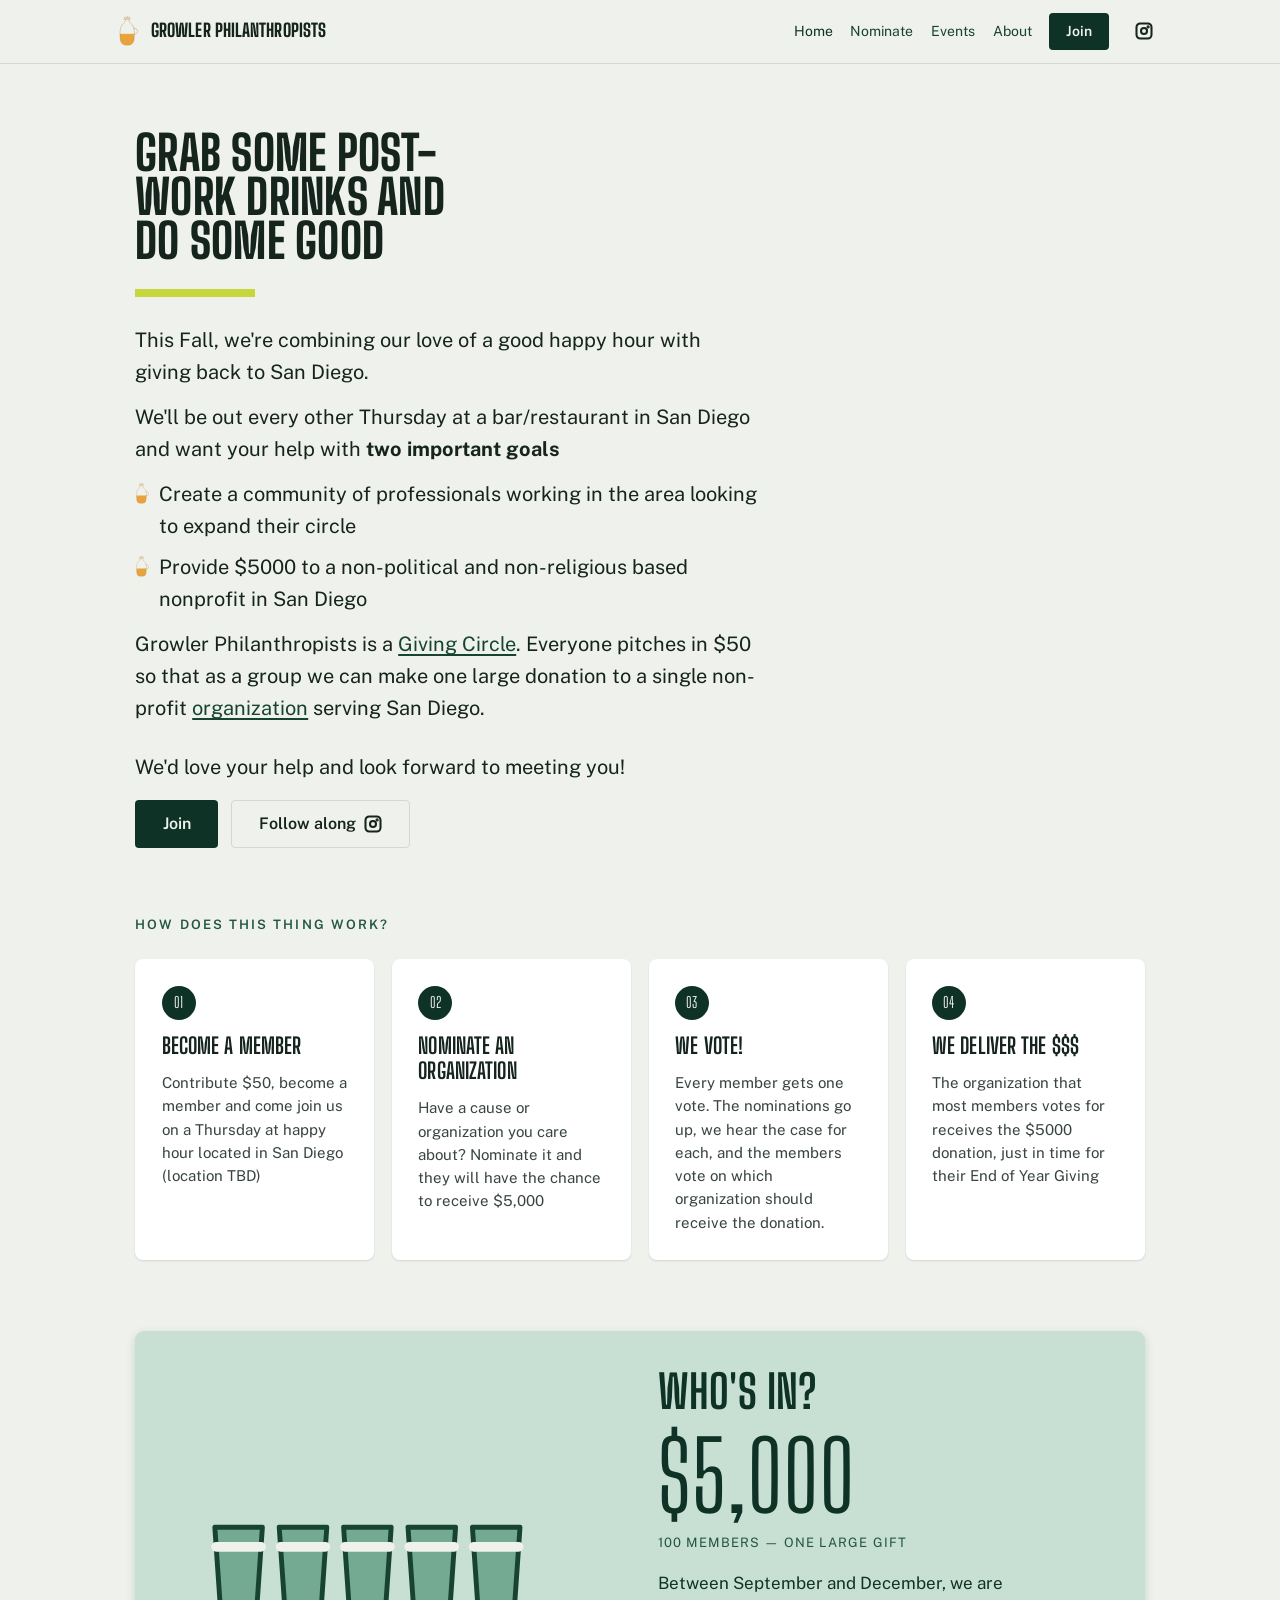
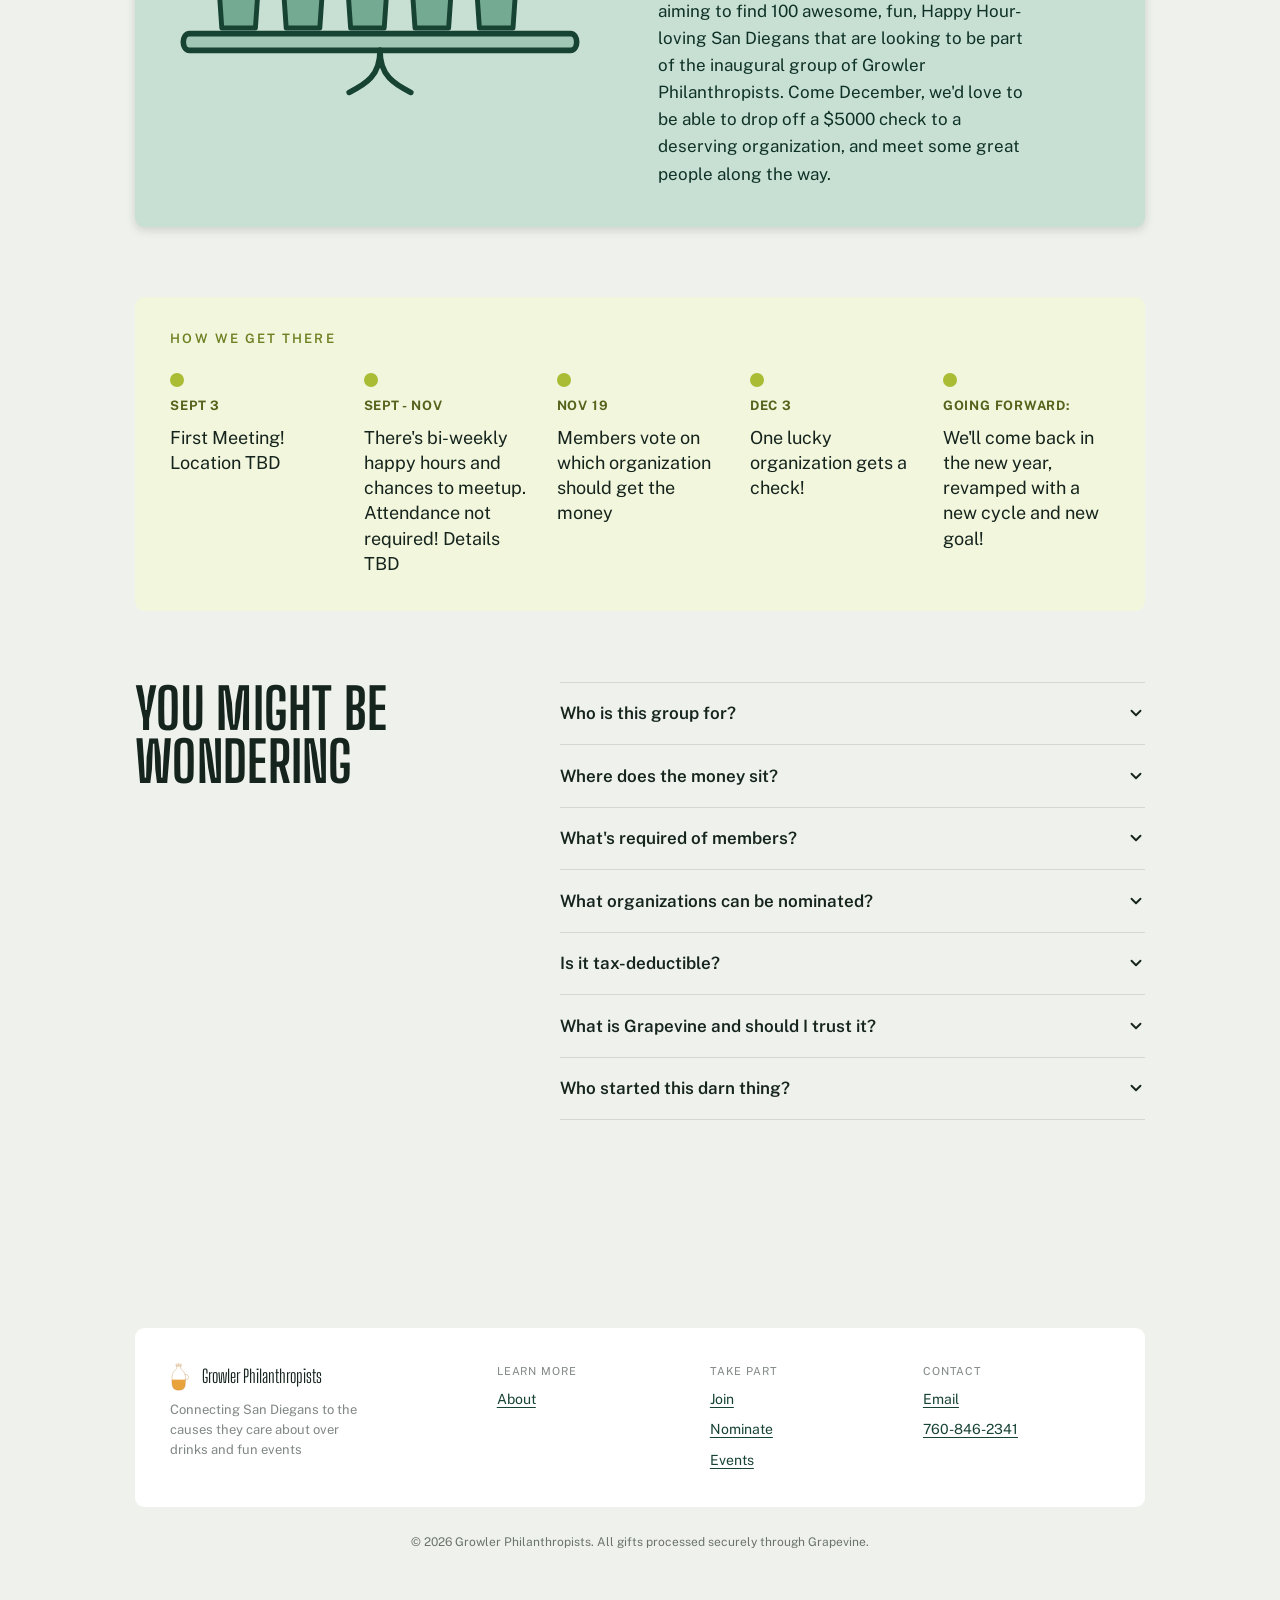
==== index.html @ 7c430541 "How We Get There: switch subtext to body font, bold dates Co-Authored-By: Claude Sonnet 4.6 <noreply" ====
<!DOCTYPE html>
<html lang="en">
<head>
  <meta charset="UTF-8">
  <meta name="viewport" content="width=device-width, initial-scale=1">
  <!-- Google Tag Manager -->
  <script>(function(w,d,s,l,i){w[l]=w[l]||[];w[l].push({'gtm.start':
  new Date().getTime(),event:'gtm.js'});var f=d.getElementsByTagName(s)[0],
  j=d.createElement(s),dl=l!='dataLayer'?'&l='+l:'';j.async=true;j.src=
  'https://www.googletagmanager.com/gtm.js?id='+i+dl;f.parentNode.insertBefore(j,f);
  })(window,document,'script','dataLayer','GTM-M829VQW4');</script>
  <!-- End Google Tag Manager -->
  <title>Home | Growler Philanthropists</title>
  <link rel="stylesheet" href="/styles/organic.css">
  <link href="https://fonts.googleapis.com/css2?family=Big+Shoulders+Display:wght@500;600;700;800&family=Public+Sans:wght@400;500;600&display=swap" rel="stylesheet">
  <style>
  :root{
    --color-bg:#EEF1EC; --color-surface:#FFFFFF; --color-text:#16241E; --color-divider:#D3D9D1;
    --font-heading:'Big Shoulders Display', sans-serif;
    --font-body:'Public Sans', system-ui, sans-serif;
    --color-accent:#0F3226; --color-accent-100:#E5EFE9; --color-accent-200:#C8DFD4; --color-accent-300:#A2C7B6;
    --color-accent-400:#74A992; --color-accent-500:#47836B; --color-accent-600:#336B55; --color-accent-700:#235542;
    --color-accent-800:#174333; --color-accent-900:#0F3226;
    --color-accent-2:#C6D63C; --color-accent-2-100:#F2F6DC; --color-accent-2-200:#E4EEB8; --color-accent-2-300:#D3E38C;
    --color-accent-2-400:#C6D63C; --color-accent-2-500:#A9BC33; --color-accent-2-600:#8CA02B; --color-accent-2-700:#6F8023;
    --color-accent-2-800:#55621B; --color-accent-2-900:#3E4814;
    --color-neutral-100:#F4F6F3; --color-neutral-200:#E4E8E2; --color-neutral-300:#CFD5CC; --color-neutral-400:#AEB6AB;
    --color-neutral-500:#8A9287; --color-neutral-600:#6C746A; --color-neutral-700:#535A51; --color-neutral-800:#3A403A;
    --color-neutral-900:#232722;
    --radius-lg:8px;
  }
  body{margin:0;font-family:var(--font-body);overflow-x:hidden}
  *{min-width:0}
  h1,h2,h3,h4,h5,h6,p,li,td,th,a,span,div{overflow-wrap:break-word}
  img,svg{max-width:100%}
  @media (max-width:719px){
    h1{font-size:34px !important;line-height:1.02 !important;max-width:none !important}
    h2{font-size:28px !important;line-height:1.05 !important}
    h3{font-size:24px !important}
  }
  h1,h2,h3,h4,h5,h6,.card-title,.nav-brand{font-family:var(--font-heading);text-transform:uppercase;letter-spacing:0.005em;font-weight:800}
  h1{line-height:0.92}
  h2,h3,.card-title{line-height:1.0;font-weight:700}
  h4,h5{text-transform:none;letter-spacing:0;font-family:var(--font-body);font-weight:600}
  h6{font-family:var(--font-body);font-weight:600;letter-spacing:0.16em}
  .btn{border-radius:4px;font-family:var(--font-body);font-weight:600;letter-spacing:0}
  .card{border-radius:8px}
  a:not(.btn){color:var(--color-accent-800)}
  a:not(.btn):hover{color:var(--color-accent-2-600)}
  .nav a.btn-primary,.btn-primary{color:var(--color-bg)}
  .how-carousel-controls{display:none}
  .season-carousel-controls{display:none}
  @media (max-width:719px){
    .how-cards{display:block !important}
    .how-cards>.card:not(.how-active){display:none}
    .how-carousel-controls{display:flex;align-items:center;justify-content:space-between;margin-top:var(--space-4)}
    .how-carousel-btn{background:var(--color-surface);border:1px solid var(--color-divider);border-radius:50%;width:44px;height:44px;cursor:pointer;display:flex;align-items:center;justify-content:center;color:var(--color-text);flex-shrink:0}
    .how-carousel-counter{font-family:var(--font-heading);font-size:18px;font-weight:800;letter-spacing:0.005em;text-transform:uppercase}
    .whos-in-grid{grid-template-columns:1fr !important}
    .whos-in-svg{display:none !important}
    .season-cards{display:block !important}
    .season-cards>.season-item:not(.season-active){display:none !important}
    .season-carousel-controls{display:flex;align-items:center;justify-content:space-between;margin-top:var(--space-4)}
  }
  </style>
</head>
<body>
<!-- Google Tag Manager (noscript) -->
<noscript><iframe src="https://www.googletagmanager.com/ns.html?id=GTM-M829VQW4"
height="0" width="0" style="display:none;visibility:hidden"></iframe></noscript>
<!-- End Google Tag Manager (noscript) -->

  <header style="background:var(--color-bg);border-bottom:1px solid var(--color-divider);position:sticky;top:0;z-index:100;">
    <div style="max-width:1080px;margin:0 auto;">
      <div class="nav" style="padding-inline:var(--space-4);">
        <div class="nav-brand" style="display:flex;align-items:center;gap:var(--space-3);white-space:nowrap;flex:none;margin-right:auto;">
          <a href="/" style="display:flex;align-items:center;gap:var(--space-3);text-decoration:none;color:inherit;font-family:var(--font-heading);font-size:18px;">
            <img src="/assets/growler-mark.svg" alt="Growler Philanthropists" style="height:30px;width:auto;display:block;flex:none;">
            Growler Philanthropists
          </a>
        </div>
        <a href="/" aria-current="page">Home</a>
        <a href="/vote">Nominate</a>
        <a href="/events">Events</a>
        <a href="/contact">About</a>
        <a href="https://www.grapevine.org/giving-circle/ZZWhAL2/San-Diego-Giving-Circle" class="btn btn-primary" target="_blank" rel="noopener">Join</a>
        <a href="https://www.instagram.com/growlerfund?igsh=MWJvdWZhem1wZXJ2Nw%3D%3D&amp;utm_source=qr" target="_blank" rel="noopener" class="btn btn-ghost btn-icon" aria-label="Follow along on Instagram">
          <svg width="18" height="18" viewBox="0 0 24 24" fill="none" stroke="currentColor" stroke-width="2.75" stroke-linecap="round" stroke-linejoin="round" aria-hidden="true" style="flex:none"><rect x="2" y="2" width="20" height="20" rx="5"></rect><circle cx="12" cy="12" r="4"></circle><circle cx="17.5" cy="6.5" r="0.75" fill="currentColor"></circle></svg>
        </a>
        <button class="nav-hamburger" aria-label="Open menu" aria-expanded="false" onclick="var m=this.closest('header').querySelector('.nav-mobile');m.classList.toggle('open');this.setAttribute('aria-expanded',m.classList.contains('open'))">
          <svg width="20" height="20" viewBox="0 0 24 24" fill="none" stroke="currentColor" stroke-width="2.5" stroke-linecap="round" aria-hidden="true"><line x1="3" y1="6" x2="21" y2="6"/><line x1="3" y1="12" x2="21" y2="12"/><line x1="3" y1="18" x2="21" y2="18"/></svg>
        </button>
      </div>
      <nav class="nav-mobile">
        <a href="/">Home</a>
        <a href="/vote">Nominate</a>
        <a href="/events">Events</a>
        <a href="/contact">About</a>
        <a href="https://www.instagram.com/growlerfund?igsh=MWJvdWZhem1wZXJ2Nw%3D%3D&amp;utm_source=qr" target="_blank" rel="noopener">Instagram</a>
      </nav>
    </div>
  </header>

  <main>
<div style="max-width:1080px;margin:0 auto;padding:calc(var(--space-8) * 1.4) var(--space-8) calc(var(--space-8) * 2.4)">

  <div style="margin-bottom:calc(var(--space-8) * 2)">
    <div>
      <h1 style="font-size:48px;line-height:0.92;margin:var(--space-4) 0 var(--space-6);max-width:16ch;text-wrap:balance">Grab some post-work drinks and do some good</h1>
      <div style="height:8px;width:120px;background:var(--color-accent-2);margin-bottom:var(--space-6)"></div>
      <p style="font-size:20px;line-height:1.6;max-width:52ch;margin-bottom:var(--space-3);text-wrap:pretty">This Fall, we're combining our love of a good happy hour with giving back to San Diego.</p>
      <p style="font-size:20px;line-height:1.6;max-width:52ch;margin-bottom:var(--space-3);text-wrap:pretty">We'll be out every other Thursday at a bar/restaurant in San Diego and want your help with <strong>two important goals</strong></p>

      <ul style="list-style:none;font-size:20px;line-height:1.6;max-width:52ch;margin:0 0 var(--space-3);padding-left:var(--space-7);text-wrap:pretty">
        <li style="display:flex;align-items:flex-start;gap:10px;margin-bottom:var(--space-2)"><img src="assets/growler-mark.svg" alt="" style="width:14px;flex:none;margin-top:5px">Create a community of professionals working in the area looking to expand their circle</li>
        <li style="display:flex;align-items:flex-start;gap:10px"><img src="assets/growler-mark.svg" alt="" style="width:14px;flex:none;margin-top:5px">Provide $5000 to a non-political and non-religious based nonprofit in San Diego</li>
      </ul>
      <p style="font-size:20px;line-height:1.6;max-width:52ch;margin-bottom:var(--space-6);text-wrap:pretty">Growler Philanthropists is a <a href="https://en.wikipedia.org/wiki/Giving_circle" target="_blank" rel="noopener">Giving Circle</a>. Everyone pitches in $50 so that as a group we can make one large donation to a single non-profit <a href="pages/vote.html">organization</a> serving San Diego.</p>
      <p style="font-size:20px;line-height:1.6;max-width:52ch;margin-bottom:var(--space-4);text-wrap:pretty">We'd love your help and look forward to meeting you!</p>
      <div style="display:flex;gap:var(--space-3);align-items:center;flex-wrap:wrap">
        <a href="https://www.grapevine.org/giving-circle/ZZWhAL2/San-Diego-Giving-Circle" target="_blank" rel="noopener" class="btn btn-primary" style="font-size:16px;padding:var(--space-3) var(--space-6)">Join</a>
        <a href="https://www.instagram.com/growlerfund?igsh=MWJvdWZhem1wZXJ2Nw&amp;utm_source=qr" target="_blank" rel="noopener" class="btn btn-secondary" style="font-size:16px;padding:var(--space-3) var(--space-6);display:inline-flex;align-items:center;gap:var(--space-2)">Follow along <svg width="18" height="18" viewBox="0 0 24 24" fill="none" stroke="currentColor" stroke-width="2.75" stroke-linecap="round" stroke-linejoin="round" aria-hidden="true" style="flex:none"><rect x="2" y="2" width="20" height="20" rx="5"></rect><circle cx="12" cy="12" r="4"></circle><circle cx="17.5" cy="6.5" r="0.75" fill="currentColor"></circle></svg></a>
      </div>
    </div>
  </div>

  <div id="how" style="scroll-margin-top:var(--space-6);margin-bottom:calc(var(--space-8) * 2)">
    <h6 style="color:var(--color-accent-700);margin-bottom:var(--space-6)">HOW DOES THIS THING WORK?</h6>
    <div class="how-cards" style="display:grid;grid-template-columns:repeat(4,1fr);gap:var(--space-4)">
      <div class="card elev-sm how-active" style="padding:var(--space-6);gap:var(--space-3)">
        <span style="width:34px;height:34px;border-radius:50%;background:var(--color-accent);color:var(--color-bg);display:grid;place-items:center;font-family:var(--font-heading);font-size:15px">01</span>
        <div class="card-title" style="font-size:22px;line-height:1.15">Become a Member</div>
        <p class="card-body" style="font-size:15px;line-height:1.55;opacity:0.85">Contribute $50, become a member and come join us on a Thursday at happy hour located in San Diego (location TBD)</p>
      </div>
      <div class="card elev-sm" style="padding:var(--space-6);gap:var(--space-3)">
        <span style="width:34px;height:34px;border-radius:50%;background:var(--color-accent);color:var(--color-bg);display:grid;place-items:center;font-family:var(--font-heading);font-size:15px">02</span>
        <div class="card-title" style="font-size:22px;line-height:1.15">Nominate an organization</div>
        <p class="card-body" style="font-size:15px;line-height:1.55;opacity:0.85">Have a cause or organization you care about? Nominate it and they will have the chance to receive $5,000</p>
      </div>
      <div class="card elev-sm" style="padding:var(--space-6);gap:var(--space-3)">
        <span style="width:34px;height:34px;border-radius:50%;background:var(--color-accent);color:var(--color-bg);display:grid;place-items:center;font-family:var(--font-heading);font-size:15px">03</span>
        <div class="card-title" style="font-size:22px;line-height:1.15">We Vote!</div>
        <p class="card-body" style="font-size:15px;line-height:1.55;opacity:0.85">Every member gets one vote. The nominations go up, we hear the case for each, and the members vote on which organization should receive the donation.</p>
      </div>
      <div class="card elev-sm" style="padding:var(--space-6);gap:var(--space-3)">
        <span style="width:34px;height:34px;border-radius:50%;background:var(--color-accent);color:var(--color-bg);display:grid;place-items:center;font-family:var(--font-heading);font-size:15px">04</span>
        <div class="card-title" style="font-size:22px;line-height:1.15">We deliver the $$$</div>
        <p class="card-body" style="font-size:15px;line-height:1.55;opacity:0.85">The organization that most members votes for receives the $5000 donation, just in time for their End of Year Giving</p>
      </div>
    </div>
    <div class="how-carousel-controls">
      <button class="how-carousel-btn" id="how-prev" aria-label="Previous step">
        <svg width="18" height="18" viewBox="0 0 24 24" fill="none" stroke="currentColor" stroke-width="2.5" stroke-linecap="round" stroke-linejoin="round" aria-hidden="true"><polyline points="15 18 9 12 15 6"/></svg>
      </button>
      <span class="how-carousel-counter" id="how-counter">1 / 4</span>
      <button class="how-carousel-btn" id="how-next" aria-label="Next step">
        <svg width="18" height="18" viewBox="0 0 24 24" fill="none" stroke="currentColor" stroke-width="2.5" stroke-linecap="round" stroke-linejoin="round" aria-hidden="true"><polyline points="9 18 15 12 9 6"/></svg>
      </button>
    </div>
  </div>

  <div style="display:flex;justify-content:center;margin-bottom:calc(var(--space-8) * 2)">
    <div class="whos-in-grid" style="width:100%;background:var(--color-accent-200);border-radius:calc(var(--radius-lg) * 1.15);box-shadow:var(--shadow-md);padding:calc(var(--space-8) * 1.1) var(--space-8);display:grid;grid-template-columns:minmax(0,1fr) minmax(0,1fr);gap:var(--space-8);align-items:center">
      <svg class="whos-in-svg" viewBox="0 0 300 190" width="100%" role="img" aria-labelledby="roundTitle" style="display:block;width:100%;max-width:420px;height:auto;aspect-ratio:300 / 190">
        <title id="roundTitle">A round of five glasses carried to the table</title>
        <g fill="none" stroke="var(--color-accent-800)" stroke-width="4" stroke-linecap="round" stroke-linejoin="round">
          <g stroke-width="3.5">
            <path d="M32,58 L66,58 L61,130 L37,130 Z" fill="var(--color-accent-400)"></path>
            <path d="M78,58 L112,58 L107,130 L83,130 Z" fill="var(--color-accent-400)"></path>
            <path d="M124,58 L158,58 L153,130 L129,130 Z" fill="var(--color-accent-400)"></path>
            <path d="M170,58 L204,58 L199,130 L175,130 Z" fill="var(--color-accent-400)"></path>
            <path d="M216,58 L250,58 L245,130 L221,130 Z" fill="var(--color-accent-400)"></path>
            <path d="M33,72 L65,72 M79,72 L111,72 M125,72 L157,72 M171,72 L203,72 M217,72 L249,72" stroke="var(--color-bg)" stroke-width="7"></path>
          </g>
          <path d="M14,134 L286,134 C292,134 292,146 286,146 L14,146 C8,146 8,134 14,134 Z" fill="var(--color-accent-300)"></path>
          <path d="M150,146 C150,164 140,170 128,176"></path>
          <path d="M150,146 C150,164 160,170 172,176"></path>
        </g>
      </svg>
      <div>
        <h2 style="font-size:46px;line-height:1;margin:0 0 var(--space-4);color:var(--color-accent-900)">Who's In?</h2>
        <div style="font-family:var(--font-heading);font-size:96px;line-height:0.9;color:var(--color-accent-900)">$5,000</div>
        <div style="font-size:13px;letter-spacing:0.08em;text-transform:uppercase;color:var(--color-accent-700);margin-top:var(--space-3)">100 members — one large gift</div>
        <p style="font-size:17px;line-height:1.6;color:var(--color-accent-900);margin:var(--space-4) 0 0;max-width:38ch;text-wrap:pretty">Between September and December, we are aiming to find 100 awesome, fun, Happy Hour-loving San Diegans that are looking to be part of the inaugural group of Growler Philanthropists. Come December, we'd love to be able to drop off a $5000 check to a deserving organization, and meet some great people along the way.&nbsp;</p>
      </div>
    </div>
  </div>

  <div id="season" style="scroll-margin-top:var(--space-6);margin-bottom:calc(var(--space-8) * 2);background:var(--color-accent-2-100);border-radius:calc(var(--radius-lg) * 1.15);padding:var(--space-8)">
    <h6 style="color:var(--color-accent-2-700);margin-bottom:var(--space-6)">HOW WE GET THERE</h6>
    <div class="season-cards" style="display:grid;grid-template-columns:repeat(5,1fr);gap:var(--space-6)">
      <div class="season-item season-active" style="display:flex;flex-direction:column;gap:var(--space-2)">
        <span style="width:14px;height:14px;border-radius:50%;background:var(--color-accent-2-500);display:inline-block"></span>
        <div style="font-size:13px;letter-spacing:0.06em;text-transform:uppercase;color:var(--color-accent-2-800);font-weight:700">Sept 3</div>
        <div style="font-family:var(--font-body);font-size:18px;line-height:1.4;font-weight:400">First Meeting! Location TBD</div>
      </div>
      <div class="season-item" style="display:flex;flex-direction:column;gap:var(--space-2)">
        <span style="width:14px;height:14px;border-radius:50%;background:var(--color-accent-2-500);display:inline-block"></span>
        <div style="font-size:13px;letter-spacing:0.06em;text-transform:uppercase;color:var(--color-accent-2-800);font-weight:700">Sept - Nov</div>
        <div style="font-family:var(--font-body);font-size:18px;line-height:1.4;font-weight:400">There's bi-weekly happy hours and chances to meetup. Attendance not required! Details TBD</div>
      </div>
      <div class="season-item" style="display:flex;flex-direction:column;gap:var(--space-2)">
        <span style="width:14px;height:14px;border-radius:50%;background:var(--color-accent-2-500);display:inline-block"></span>
        <div style="font-size:13px;letter-spacing:0.06em;text-transform:uppercase;color:var(--color-accent-2-800);font-weight:700">Nov 19</div>
        <div style="font-family:var(--font-body);font-size:18px;line-height:1.4;font-weight:400">Members vote on which organization should get the money</div>
      </div>
      <div class="season-item" style="display:flex;flex-direction:column;gap:var(--space-2)">
        <span style="width:14px;height:14px;border-radius:50%;background:var(--color-accent-2-500);display:inline-block"></span>
        <div style="font-size:13px;letter-spacing:0.06em;text-transform:uppercase;color:var(--color-accent-2-800);font-weight:700">Dec 3</div>
        <div style="font-family:var(--font-body);font-size:18px;line-height:1.4;font-weight:400">One lucky organization gets a check!</div>
      </div>
      <div class="season-item" style="display:flex;flex-direction:column;gap:var(--space-2)">
        <span style="width:14px;height:14px;border-radius:50%;background:var(--color-accent-2-500);display:inline-block"></span>
        <div style="font-size:13px;letter-spacing:0.06em;text-transform:uppercase;color:var(--color-accent-2-800);font-weight:700">Going forward:</div>
        <div style="font-family:var(--font-body);font-size:18px;line-height:1.4;font-weight:400">We'll come back in the new year, revamped with a new cycle and new goal!</div>
      </div>
    </div>
    <div class="season-carousel-controls">
      <button class="how-carousel-btn" id="season-prev" aria-label="Previous step">
        <svg width="18" height="18" viewBox="0 0 24 24" fill="none" stroke="currentColor" stroke-width="2.5" stroke-linecap="round" stroke-linejoin="round" aria-hidden="true"><polyline points="15 18 9 12 15 6"/></svg>
      </button>
      <span class="how-carousel-counter" id="season-counter">1 / 5</span>
      <button class="how-carousel-btn" id="season-next" aria-label="Next step">
        <svg width="18" height="18" viewBox="0 0 24 24" fill="none" stroke="currentColor" stroke-width="2.5" stroke-linecap="round" stroke-linejoin="round" aria-hidden="true"><polyline points="9 18 15 12 9 6"/></svg>
      </button>
    </div>
  </div>

  <div class="faq-section" style="display:grid;grid-template-columns:minmax(0,1fr) minmax(0,1.5fr);gap:var(--space-8);margin-bottom:calc(var(--space-8) * 2);align-items:start">
    <h2 style="font-size:56px;line-height:0.95;margin:0">You might be wondering</h2>
    <div class="faq-list">
      <details class="faq-item">
        <summary class="faq-question">Who is this group for?<svg class="faq-chevron" width="18" height="18" viewBox="0 0 24 24" fill="none" stroke="currentColor" stroke-width="2.5" stroke-linecap="round" stroke-linejoin="round" aria-hidden="true"><polyline points="6 9 12 15 18 9"/></svg></summary>
        <p class="faq-answer">This was made by two professionals in San Diego that just wanted a reason to meet more regularly, meet more people, and do some good! If that sounds like you - then this group is for you</p>
      </details>
      <details class="faq-item">
        <summary class="faq-question">Where does the money sit?<svg class="faq-chevron" width="18" height="18" viewBox="0 0 24 24" fill="none" stroke="currentColor" stroke-width="2.5" stroke-linecap="round" stroke-linejoin="round" aria-hidden="true"><polyline points="6 9 12 15 18 9"/></svg></summary>
        <p class="faq-answer">The money is held by grapevine.org, a platform specifically designed for giving circles. They will handle the fund disbrusements and donations</p>
      </details>
      <details class="faq-item">
        <summary class="faq-question">What's required of members?<svg class="faq-chevron" width="18" height="18" viewBox="0 0 24 24" fill="none" stroke="currentColor" stroke-width="2.5" stroke-linecap="round" stroke-linejoin="round" aria-hidden="true"><polyline points="6 9 12 15 18 9"/></svg></summary>
        <p class="faq-answer">Only a $50 contribution. We'll plan on hosting a variety of happy hours and other types of events. We will share those out via email and instagram. No attendance is required!</p>
      </details>
      <details class="faq-item">
        <summary class="faq-question">What organizations can be nominated?<svg class="faq-chevron" width="18" height="18" viewBox="0 0 24 24" fill="none" stroke="currentColor" stroke-width="2.5" stroke-linecap="round" stroke-linejoin="round" aria-hidden="true"><polyline points="6 9 12 15 18 9"/></svg></summary>
        <p class="faq-answer">Any 501c3 nonprofit that isn't a single-cause political organization or religious-affiliated organization</p>
      </details>
      <details class="faq-item">
        <summary class="faq-question">Is it tax-deductible?<svg class="faq-chevron" width="18" height="18" viewBox="0 0 24 24" fill="none" stroke="currentColor" stroke-width="2.5" stroke-linecap="round" stroke-linejoin="round" aria-hidden="true"><polyline points="6 9 12 15 18 9"/></svg></summary>
        <p class="faq-answer">The gift is 100% tax-deductible and you'll receive a tax receipt upon completing your donation</p>
      </details>
      <details class="faq-item">
        <summary class="faq-question">What is Grapevine and should I trust it?<svg class="faq-chevron" width="18" height="18" viewBox="0 0 24 24" fill="none" stroke="currentColor" stroke-width="2.5" stroke-linecap="round" stroke-linejoin="round" aria-hidden="true"><polyline points="6 9 12 15 18 9"/></svg></summary>
        <p class="faq-answer">Grapevine is the donation processing platform. It is not associated with this group but we chose to use it to process the tax-deductible $50 donations</p>
      </details>
      <details class="faq-item">
        <summary class="faq-question">Who started this darn thing?<svg class="faq-chevron" width="18" height="18" viewBox="0 0 24 24" fill="none" stroke="currentColor" stroke-width="2.5" stroke-linecap="round" stroke-linejoin="round" aria-hidden="true"><polyline points="6 9 12 15 18 9"/></svg></summary>
        <p class="faq-answer">For feedback (good or bad) and questions, feel free to reach out to Charlie Smith at <a href="mailto:charlie@charliecsmith.com">charlie@charliecsmith.com</a></p>
      </details>
    </div>
  </div>

</div>
  </main>

  <footer style="padding-block:calc(var(--space-8) * 1.5);">
    <div style="max-width:1080px;margin:0 auto;padding-inline:var(--space-8);">
      <div class="footer-grid" style="background:var(--color-surface);border-radius:calc(var(--radius-lg) * 1.15);padding:var(--space-8);display:grid;grid-template-columns:minmax(300px,1.4fr) repeat(3,minmax(0,1fr));gap:var(--space-6)">
        <div>
          <div style="display:flex;align-items:center;gap:var(--space-3);font-family:var(--font-heading);font-size:18px;margin-bottom:var(--space-2)">
            <img src="/assets/growler-mark.svg" alt="Growler Philanthropists" style="height:28px;width:auto;display:block;flex:none;">
            Growler Philanthropists
          </div>
          <p class="text-muted" style="font-size:13px;margin:0;max-width:26ch">Connecting San Diegans to the causes they care about over drinks and fun events</p>
        </div>
        <div style="display:flex;flex-direction:column;gap:var(--space-2);font-size:14px">
          <span class="text-muted" style="font-size:11px;letter-spacing:0.08em;text-transform:uppercase">Learn More</span>
          <a href="/contact">About</a>
        </div>
        <div style="display:flex;flex-direction:column;gap:var(--space-2);font-size:14px">
          <span class="text-muted" style="font-size:11px;letter-spacing:0.08em;text-transform:uppercase">Take part</span>
          <a href="https://www.grapevine.org/giving-circle/ZZWhAL2/San-Diego-Giving-Circle" target="_blank" rel="noopener">Join</a>
          <a href="/vote">Nominate</a>
          <a href="/events">Events</a>
        </div>
        <div style="display:flex;flex-direction:column;gap:var(--space-2);font-size:14px">
          <span class="text-muted" style="font-size:11px;letter-spacing:0.08em;text-transform:uppercase">Contact</span>
          <a href="mailto:charlie@charliecsmith.com">Email</a>
          <a href="tel:+17608462341">760-846-2341</a>
        </div>
      </div>
      <p style="font-size:12px;color:var(--color-neutral-600);text-align:center;margin-top:var(--space-6);margin-bottom:0;">© 2026 Growler Philanthropists. All gifts processed securely through Grapevine.</p>
    </div>
  </footer>

<script>
(function(){
  var idx=0;
  var cards=document.querySelectorAll('.how-cards>.card');
  var counter=document.getElementById('how-counter');
  function go(d){
    cards[idx].classList.remove('how-active');
    idx=(idx+d+cards.length)%cards.length;
    cards[idx].classList.add('how-active');
    if(counter)counter.textContent=(idx+1)+' / '+cards.length;
  }
  var prev=document.getElementById('how-prev');
  var next=document.getElementById('how-next');
  if(prev)prev.addEventListener('click',function(){go(-1)});
  if(next)next.addEventListener('click',function(){go(1)});
})();
(function(){
  var idx=0;
  var items=document.querySelectorAll('.season-cards>.season-item');
  var counter=document.getElementById('season-counter');
  function go(d){
    items[idx].classList.remove('season-active');
    idx=(idx+d+items.length)%items.length;
    items[idx].classList.add('season-active');
    if(counter)counter.textContent=(idx+1)+' / '+items.length;
  }
  var prev=document.getElementById('season-prev');
  var next=document.getElementById('season-next');
  if(prev)prev.addEventListener('click',function(){go(-1)});
  if(next)next.addEventListener('click',function(){go(1)});
})();
</script>
</body>
</html>
---- styles/organic.css ----
/* Organic — design-system tokens and component classes. This file is the source of truth for the system's look; retune it here and see readme.md. */
@import url('https://fonts.googleapis.com/css2?family=Caprasimo:wght@400&family=Figtree:wght@400;600;700&display=swap');

:root {
  --color-bg: #f5ead8;
  --color-surface: #ebddc5;
  --color-text: #201e1d;
  --color-accent: #c67139;
  --color-accent-2: #7a8a5e;
  --color-divider: color-mix(in srgb, #201e1d 16%, transparent);

  /* Tonal ramps — generated in OKLCH on one shared lightness scale, so the
     same step of any role matches the others in visual value. */
  --color-neutral-100: #f9f4ed;
  --color-neutral-200: #eee7db;
  --color-neutral-300: #dcd3c4;
  --color-neutral-400: #c0b6a5;
  --color-neutral-500: #a19786;
  --color-neutral-600: #82796a;
  --color-neutral-700: #645c50;
  --color-neutral-800: #474238;
  --color-neutral-900: #2e2b25;

  --color-accent-100: #fff2eb;
  --color-accent-200: #ffe1d0;
  --color-accent-300: #ffc6a5;
  --color-accent-400: #f6a06b;
  --color-accent-500: #d67f48;
  --color-accent-600: #b2622d;
  --color-accent-700: #8c491a;
  --color-accent-800: #643312;
  --color-accent-900: #402310;

  --color-accent-2-100: #f0fae1;
  --color-accent-2-200: #e1eecc;
  --color-accent-2-300: #ccdbb2;
  --color-accent-2-400: #aebf92;
  --color-accent-2-500: #8fa073;
  --color-accent-2-600: #728157;
  --color-accent-2-700: #56633f;
  --color-accent-2-800: #3d472b;
  --color-accent-2-900: #272e1b;

  --font-heading: "Caprasimo", system-ui, sans-serif;
  --font-heading-weight: 400;
  --font-body: "Figtree", system-ui, sans-serif;

  --space-1: 4.4px;
  --space-2: 8.8px;
  --space-3: 13.2px;
  --space-4: 17.6px;
  --space-6: 26.4px;
  --space-8: 35.2px;

  --radius-sm: 8px;
  --radius-md: 16px;
  --radius-lg: 28px;

  /* Elevation — derived from the ground: soft ink-tinted shadows on a
     light theme, a hairline edge + ambient darkness on a dark one. */
  --shadow-sm: 0 1px 2px color-mix(in srgb, #2e2b25 14%, transparent);
  --shadow-md: 0 3px 10px color-mix(in srgb, #2e2b25 16%, transparent);
  --shadow-lg: 0 12px 32px color-mix(in srgb, #2e2b25 22%, transparent);
}

body {
  background: var(--color-bg);
  color: var(--color-text);
  font-family: var(--font-body);
}
h1, h2, h3, h4 { font-family: var(--font-heading); font-weight: var(--font-heading-weight); }

.washed{filter:saturate(0.6) contrast(0.85) brightness(1.1) opacity(0.94)}

/* ══════════════════════════════════════════════════════════════════════════
   Components — built with the tokens above. Plain CSS
   on plain HTML: no JavaScript, no build step. Each class is documented in
   readme.md and demonstrated in foundations/ and components/.
   ══════════════════════════════════════════════════════════════════════ */

*, *::before, *::after { box-sizing: border-box; }
body { margin: 0; font-size: 15px; line-height: 1.55; font-weight: 400; }
h1, h2, h3, h4, h5, h6 {
  font-family: var(--font-heading); font-weight: var(--font-heading-weight);
  line-height: 1.12; letter-spacing: -0.015em; margin: 0 0 var(--space-2);
}
h1 { font-size: 42px; }
h2 { font-size: 32px; }
h3 { font-size: 25px; }
h4 { font-size: 20px; }
h5 { font-size: 16px; }
h6 { font-size: 13px; }
h6 { letter-spacing: 0.08em; text-transform: uppercase; }
p { margin: 0 0 var(--space-3); }
a { color: var(--color-accent); text-underline-offset: 3px; }
img { display: block; max-width: 100%; }
figure { margin: 0; }
figcaption {
  font-size: 11px; margin-top: var(--space-1);
  color: color-mix(in srgb, var(--color-text) 55%, transparent);
}
.text-muted { color: color-mix(in srgb, var(--color-text) 55%, transparent); }
:focus { outline: none; }
:focus-visible { outline: 2px solid var(--color-accent); outline-offset: 2px; }
::selection { background: color-mix(in srgb, var(--color-accent) 30%, transparent); }

/* — rules — */
.hr {
  height: 1px; border: 0; margin: var(--space-4) 0;
  background: var(--color-divider);
}

/* — buttons — */
.btn {
  display: inline-flex; align-items: center; justify-content: center; gap: 6px;
  cursor: pointer; text-decoration: none;
  font-family: var(--font-heading); font-weight: var(--font-heading-weight);
  font-size: 14px; line-height: 1.2; color: var(--color-text); /* matches the .input's 14px —
     the pair sits side by side in sign-up rows */
  background: transparent; border: 1px solid transparent;
  padding: var(--space-2) calc(var(--space-3) * 1.2);
  border-radius: var(--radius-md);
}
.btn svg { display: block; }
.btn:disabled { opacity: 0.45; cursor: not-allowed; }
.btn-primary { background: var(--color-accent); color: var(--color-bg); }
.btn-primary:hover { background: var(--color-accent-600); }
.btn-primary:active { background: var(--color-accent-700); }
.btn-secondary { border-color: var(--color-divider); }
.btn-secondary:hover { background: color-mix(in srgb, var(--color-text) 7%, transparent); }
.btn-secondary:active { background: color-mix(in srgb, var(--color-text) 14%, transparent); }
.btn-ghost { color: var(--color-accent); padding-inline: var(--space-1); }
.btn-ghost:hover { background: color-mix(in srgb, var(--color-accent) 10%, transparent); }
.btn-ghost:active { background: color-mix(in srgb, var(--color-accent) 18%, transparent); }
.btn-icon { width: 36px; height: 36px; padding: 0; }
.btn-block { width: 100%; margin-top: var(--space-2); }

/* — forms — */
.field > label {
  display: block; font-size: 12px; margin-bottom: 5px;
  color: color-mix(in srgb, var(--color-text) 70%, transparent);
}
.input {
  width: 100%; min-height: 36px; padding: 6px 10px; font: inherit;
  font-size: 14px; color: var(--color-text); caret-color: var(--color-accent);
  background: var(--color-surface);
  border: 1px solid var(--color-divider); border-radius: var(--radius-md);
}
.input:hover { border-color: color-mix(in srgb, var(--color-text) 45%, transparent); }
.input:focus-visible { border-color: var(--color-accent); outline-offset: 0; }
textarea.input { min-height: 90px; resize: vertical; }
.radio { display: inline-flex; align-items: center; gap: 8px; cursor: pointer; font-size: 14px; }
.radio input, .seg-opt input {
  position: absolute; opacity: 0; width: 0; height: 0; pointer-events: none;
}
.radio .dot {
  width: 16px; height: 16px; flex: none; border-radius: 50%;
  border: 1.5px solid var(--color-divider);
}
.radio:hover .dot { border-color: var(--color-accent); }
.radio input:checked + .dot {
  border-color: var(--color-accent); background: var(--color-accent);
  box-shadow: inset 0 0 0 4px var(--color-bg);
}
.radio input:focus-visible + .dot { outline: 2px solid var(--color-accent); outline-offset: 2px; }
.seg {
  display: inline-flex; overflow: hidden;
  border: 1px solid var(--color-divider); border-radius: var(--radius-md);
}
.seg-opt {
  display: inline-flex; align-items: center; gap: 6px;
  padding: 7px 12px; font-size: 13px; cursor: pointer;
}
.seg-opt + .seg-opt { border-left: 1px solid var(--color-divider); }
.seg-opt:has(input:checked) { background: var(--color-accent); color: var(--color-bg); }
.seg-opt:not(:has(input:checked)):hover { background: color-mix(in srgb, var(--color-text) 7%, transparent); }
.seg-opt:has(input:focus-visible) { outline: 2px solid var(--color-accent); outline-offset: -2px; }

/* — cards — */
.card {
  display: flex; flex-direction: column; gap: var(--space-2);
  padding: var(--space-3); border-radius: var(--radius-md); background: var(--color-surface);
}
.card-kicker { font-size: 10px; letter-spacing: 0.1em; text-transform: uppercase; color: var(--color-accent); }
.card-title {
  font-family: var(--font-heading); font-weight: var(--font-heading-weight);
  font-size: 17px; line-height: 1.2;
}
.card-body { margin: 0; font-size: 13px; opacity: 0.8; flex: 1; }
.card-meta {
  display: flex; align-items: center; gap: 6px; font-size: 11px;
  color: color-mix(in srgb, var(--color-text) 50%, transparent);
}
.elev-sm { box-shadow: var(--shadow-sm); }
.elev-md { box-shadow: var(--shadow-md); }
.elev-lg { box-shadow: var(--shadow-lg); }

/* — tags — */
.tag {
  display: inline-flex; align-items: center; font-size: 11px;
  letter-spacing: 0.02em; padding: 3px 10px;
  border-radius: calc(var(--radius-md) * 0.75);
}
.tag-accent { background: var(--color-accent-100); color: var(--color-accent-800); }
.tag-accent-2 { background: var(--color-accent-2-100); color: var(--color-accent-2-800); }
.tag-neutral { background: var(--color-neutral-100); color: var(--color-neutral-800); }
.tag-outline { border: 1px solid var(--color-accent); color: var(--color-accent); }

/* — navigation — */
.nav {
  display: flex; align-items: center; gap: var(--space-4);
  padding: var(--space-3) var(--space-4);
  border-bottom: none;
}
.nav-brand {
  font-family: var(--font-heading); font-weight: var(--font-heading-weight);
  font-size: 18px; margin-right: auto;
}
.nav a { color: inherit; text-decoration: none; font-size: 14px; white-space: nowrap; flex-shrink: 0; }
.nav a:hover, .nav a[aria-current='page'] { color: var(--color-accent); }
.nav-hamburger {
  display: none;
  background: none;
  border: none;
  cursor: pointer;
  padding: var(--space-2);
  color: var(--color-text);
  flex-shrink: 0;
}
.nav-mobile {
  display: none;
  flex-direction: column;
  padding: var(--space-2) var(--space-4) var(--space-4);
  border-top: 1px solid var(--color-divider);
}
.nav-mobile a {
  color: inherit;
  text-decoration: none;
  font-family: var(--font-heading);
  font-size: 22px;
  font-weight: 800;
  text-transform: uppercase;
  letter-spacing: 0.005em;
  padding: var(--space-3) 0;
  border-bottom: 1px solid var(--color-divider);
  white-space: nowrap;
}
.nav-mobile a:last-child { border-bottom: none; }
@media (max-width:719px) {
  .nav a:not(.btn):not([aria-label]) { display: none; }
  .nav .btn-icon { display: none; }
  .nav-hamburger { display: flex; align-items: center; justify-content: center; }
  .nav-mobile.open { display: flex; }
  .footer-grid {
    grid-template-columns: 1fr 1fr 1fr !important;
    padding: var(--space-6) !important;
    gap: var(--space-4) !important;
  }
  .footer-grid > :first-child { grid-column: 1 / -1; }
  .footer-grid > :first-child p { font-size: 12px !important; }
  .footer-grid a { font-size: 13px !important; }
  footer > div { padding-inline: var(--space-4) !important; }
  /* match interior padding of green sections to white how-cards */
  #season { padding-left: var(--space-6) !important; padding-right: var(--space-6) !important; }
  .whos-in-grid { padding-left: var(--space-6) !important; padding-right: var(--space-6) !important; }
  /* faq: stack title above questions */
  .faq-section { grid-template-columns: 1fr !important; }
}

/* — faq accordion — */
.faq-list { display: flex; flex-direction: column; border-top: 1px solid var(--color-divider); }
.faq-item { border-bottom: 1px solid var(--color-divider); }
.faq-item summary {
  list-style: none;
  display: flex;
  justify-content: space-between;
  align-items: center;
  gap: var(--space-3);
  padding: var(--space-4) 0;
  cursor: pointer;
  font-family: var(--font-body);
  font-weight: 600;
  font-size: 17px;
  color: var(--color-text);
  user-select: none;
}
.faq-item summary::-webkit-details-marker { display: none; }
.faq-chevron { flex-shrink: 0; transition: transform 0.2s ease; }
.faq-item[open] .faq-chevron { transform: rotate(180deg); }
.faq-answer { font-size: 15px; line-height: 1.6; color: var(--color-neutral-800); margin: 0 0 var(--space-4); text-wrap: pretty; }

/* — tables — */
.table { width: 100%; border-collapse: collapse; font-size: 14px; }
.table th {
  text-align: left; font-size: 11px; letter-spacing: 0.08em; text-transform: uppercase;
  color: color-mix(in srgb, var(--color-text) 60%, transparent);
  padding: var(--space-2); border-bottom: 1px solid var(--color-divider);
}
.table td {
  padding: var(--space-2);
  border-bottom: 1px solid color-mix(in srgb, var(--color-text) 8%, transparent);
}
.table tbody tr:hover { background: color-mix(in srgb, var(--color-text) 4%, transparent); }

/* — dialog — */
.dialog-backdrop {
  position: fixed; inset: 0; display: grid; place-items: center;
  padding: var(--space-4);
  background: color-mix(in srgb, var(--color-neutral-900) 50%, transparent);
}
.dialog {
  width: min(440px, 100%); display: flex; flex-direction: column; gap: var(--space-3);
  padding: var(--space-4); border-radius: var(--radius-lg);
  background: var(--color-surface); box-shadow: var(--shadow-lg);
}
.dialog-title {
  font-family: var(--font-heading); font-weight: var(--font-heading-weight);
  font-size: 20px;
}
.dialog-body { font-size: 14px; opacity: 0.85; }
.dialog-actions { display: flex; justify-content: flex-end; gap: var(--space-2); margin-top: var(--space-2); }

/* — rounded frame: everything softens, small controls go pill — */
.card, .dialog { border-radius: calc(var(--radius-lg) * 1.15); }
.btn, .tag, .seg, .input { border-radius: 999px; }
.input { padding-inline: 14px; }
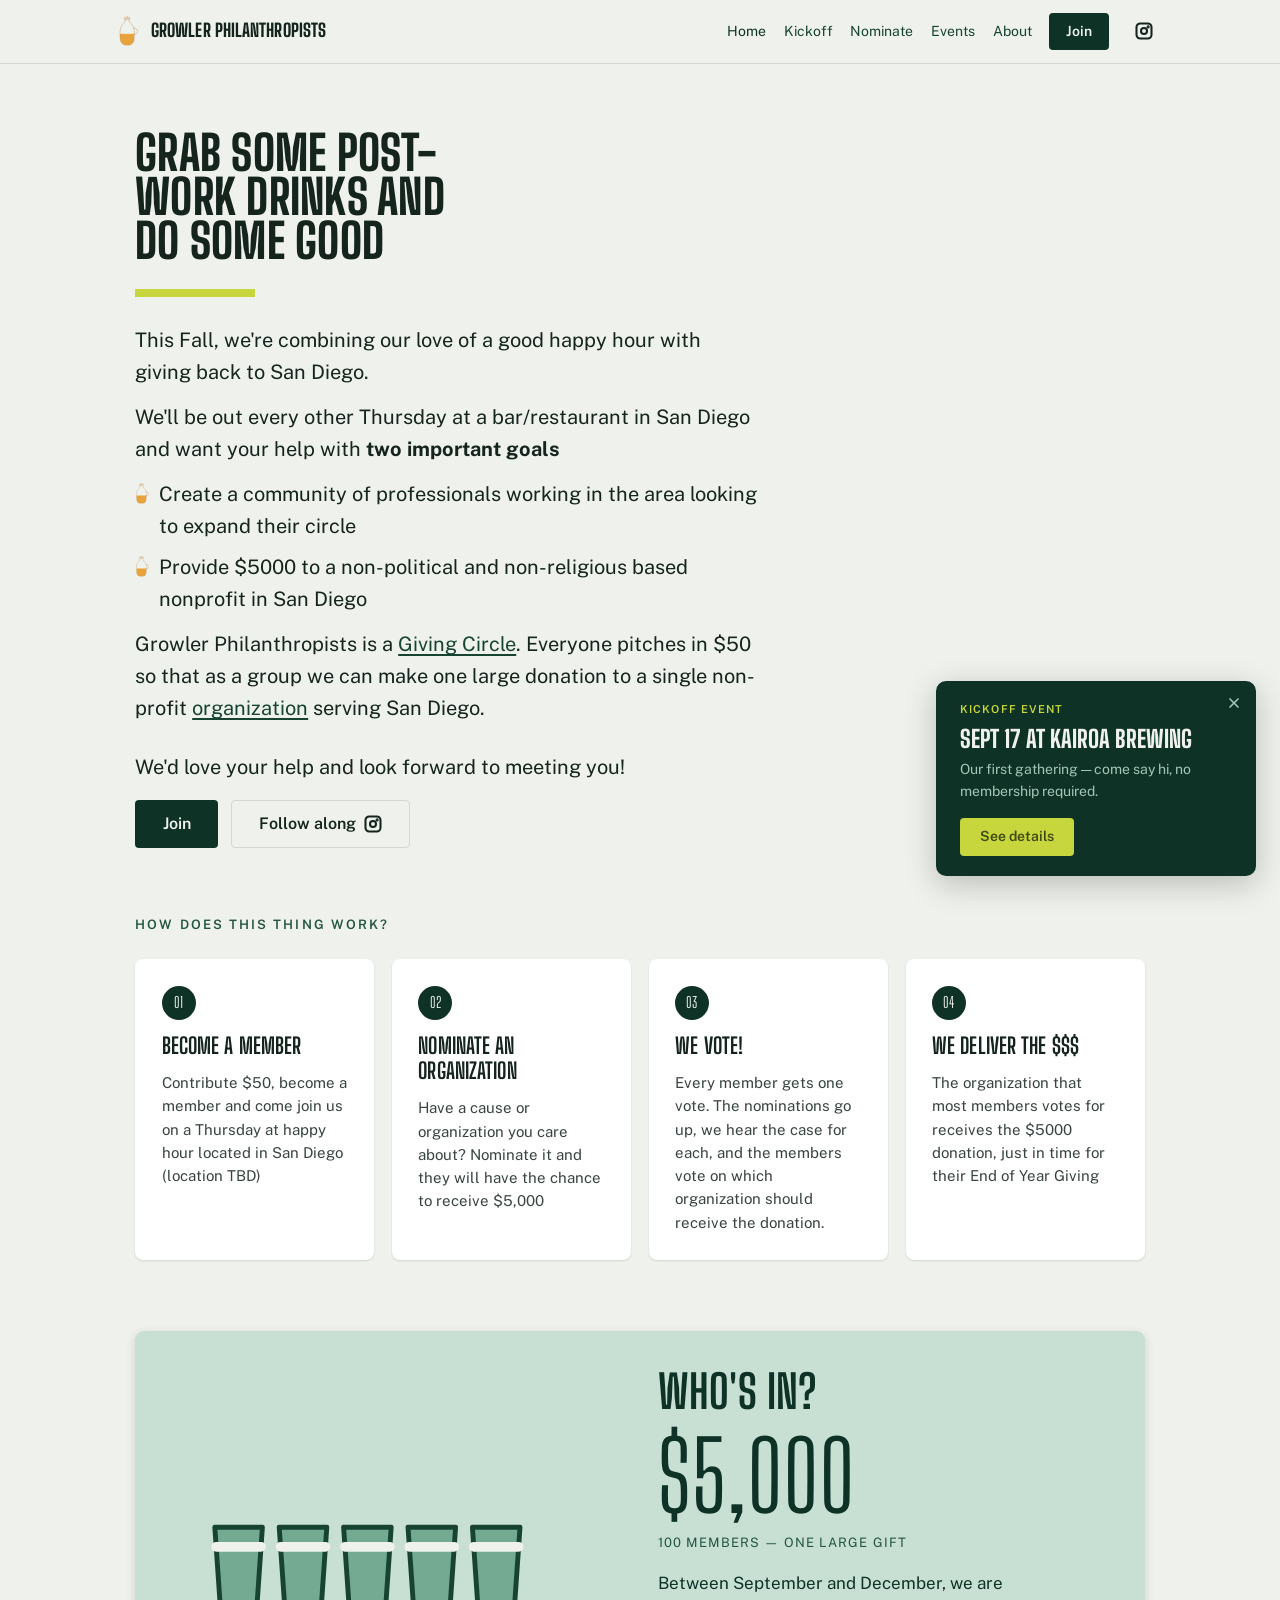
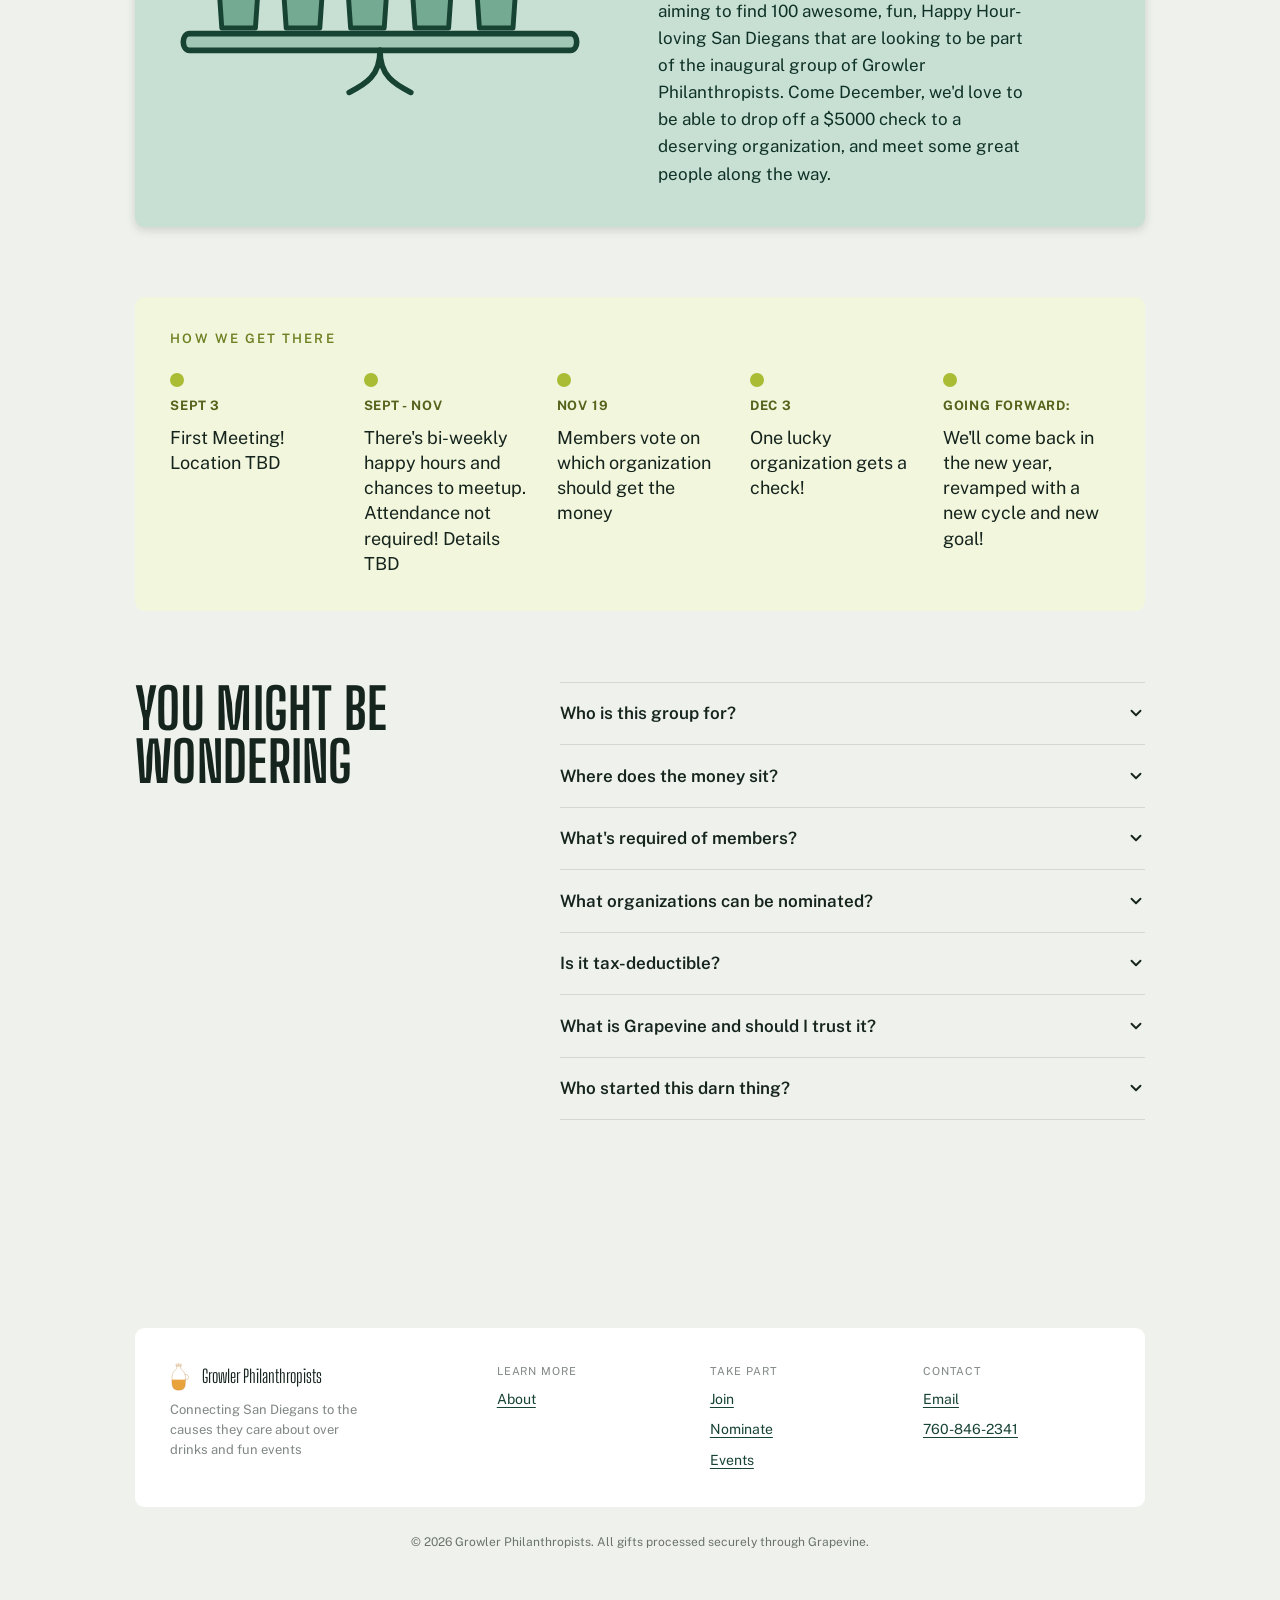
==== commit 45969637: "kickoff page and details included - Add /kickoff event page (Sept 17, 6–9 PM at Kairoa Brewing, Univ" ====
--- a/index.html
+++ b/index.html
@@ -37,6 +37,11 @@
     h1{font-size:34px !important;line-height:1.02 !important;max-width:none !important}
     h2{font-size:28px !important;line-height:1.05 !important}
     h3{font-size:24px !important}
+    .hero-wrap{padding-top:var(--space-4) !important}
+    .hero-h1{margin-top:0 !important;margin-bottom:var(--space-3) !important}
+    .hero-bar{margin-bottom:var(--space-3) !important}
+    .hero-p{font-size:17px !important;margin-bottom:var(--space-2) !important}
+    .hero-ul{font-size:17px !important}
   }
   h1,h2,h3,h4,h5,h6,.card-title,.nav-brand{font-family:var(--font-heading);text-transform:uppercase;letter-spacing:0.005em;font-weight:800}
   h1{line-height:0.92}
@@ -80,6 +85,7 @@
           </a>
         </div>
         <a href="/" aria-current="page">Home</a>
+        <a href="/kickoff">Kickoff</a>
         <a href="/vote">Nominate</a>
         <a href="/events">Events</a>
         <a href="/contact">About</a>
@@ -102,22 +108,22 @@
   </header>
 
   <main>
-<div style="max-width:1080px;margin:0 auto;padding:calc(var(--space-8) * 1.4) var(--space-8) calc(var(--space-8) * 2.4)">
+<div class="hero-wrap" style="max-width:1080px;margin:0 auto;padding:calc(var(--space-8) * 1.4) var(--space-8) calc(var(--space-8) * 2.4)">
 
   <div style="margin-bottom:calc(var(--space-8) * 2)">
     <div>
-      <h1 style="font-size:48px;line-height:0.92;margin:var(--space-4) 0 var(--space-6);max-width:16ch;text-wrap:balance">Grab some post-work drinks and do some good</h1>
-      <div style="height:8px;width:120px;background:var(--color-accent-2);margin-bottom:var(--space-6)"></div>
-      <p style="font-size:20px;line-height:1.6;max-width:52ch;margin-bottom:var(--space-3);text-wrap:pretty">This Fall, we're combining our love of a good happy hour with giving back to San Diego.</p>
-      <p style="font-size:20px;line-height:1.6;max-width:52ch;margin-bottom:var(--space-3);text-wrap:pretty">We'll be out every other Thursday at a bar/restaurant in San Diego and want your help with <strong>two important goals</strong></p>
-
-      <ul style="list-style:none;font-size:20px;line-height:1.6;max-width:52ch;margin:0 0 var(--space-3);padding-left:var(--space-7);text-wrap:pretty">
+      <h1 class="hero-h1" style="font-size:48px;line-height:0.92;margin:var(--space-4) 0 var(--space-6);max-width:16ch;text-wrap:balance">Grab some post-work drinks and do some good</h1>
+      <div class="hero-bar" style="height:8px;width:120px;background:var(--color-accent-2);margin-bottom:var(--space-6)"></div>
+      <p class="hero-p" style="font-size:20px;line-height:1.6;max-width:52ch;margin-bottom:var(--space-3);text-wrap:pretty">This Fall, we're combining our love of a good happy hour with giving back to San Diego.</p>
+      <p class="hero-p" style="font-size:20px;line-height:1.6;max-width:52ch;margin-bottom:var(--space-3);text-wrap:pretty">We'll be out every other Thursday at a bar/restaurant in San Diego and want your help with <strong>two important goals</strong></p>
+
+      <ul class="hero-ul" style="list-style:none;font-size:20px;line-height:1.6;max-width:52ch;margin:0 0 var(--space-3);padding-left:var(--space-7);text-wrap:pretty">
         <li style="display:flex;align-items:flex-start;gap:10px;margin-bottom:var(--space-2)"><img src="assets/growler-mark.svg" alt="" style="width:14px;flex:none;margin-top:5px">Create a community of professionals working in the area looking to expand their circle</li>
         <li style="display:flex;align-items:flex-start;gap:10px"><img src="assets/growler-mark.svg" alt="" style="width:14px;flex:none;margin-top:5px">Provide $5000 to a non-political and non-religious based nonprofit in San Diego</li>
       </ul>
       <p style="font-size:20px;line-height:1.6;max-width:52ch;margin-bottom:var(--space-6);text-wrap:pretty">Growler Philanthropists is a <a href="https://en.wikipedia.org/wiki/Giving_circle" target="_blank" rel="noopener">Giving Circle</a>. Everyone pitches in $50 so that as a group we can make one large donation to a single non-profit <a href="pages/vote.html">organization</a> serving San Diego.</p>
       <p style="font-size:20px;line-height:1.6;max-width:52ch;margin-bottom:var(--space-4);text-wrap:pretty">We'd love your help and look forward to meeting you!</p>
-      <div style="display:flex;gap:var(--space-3);align-items:center;flex-wrap:wrap">
+      <div id="hero-cta" style="display:flex;gap:var(--space-3);align-items:center;flex-wrap:wrap">
         <a href="https://www.grapevine.org/giving-circle/ZZWhAL2/San-Diego-Giving-Circle" target="_blank" rel="noopener" class="btn btn-primary" style="font-size:16px;padding:var(--space-3) var(--space-6)">Join</a>
         <a href="https://www.instagram.com/growlerfund?igsh=MWJvdWZhem1wZXJ2Nw&amp;utm_source=qr" target="_blank" rel="noopener" class="btn btn-secondary" style="font-size:16px;padding:var(--space-3) var(--space-6);display:inline-flex;align-items:center;gap:var(--space-2)">Follow along <svg width="18" height="18" viewBox="0 0 24 24" fill="none" stroke="currentColor" stroke-width="2.75" stroke-linecap="round" stroke-linejoin="round" aria-hidden="true" style="flex:none"><rect x="2" y="2" width="20" height="20" rx="5"></rect><circle cx="12" cy="12" r="4"></circle><circle cx="17.5" cy="6.5" r="0.75" fill="currentColor"></circle></svg></a>
       </div>
@@ -325,5 +331,48 @@
   if(next)next.addEventListener('click',function(){go(1)});
 })();
 </script>
+
+<!-- Kickoff popup -->
+<div id="kickoff-popup" role="dialog" aria-label="Kickoff event" style="position:fixed;bottom:24px;right:24px;z-index:200;background:#0F3226;color:#EEF1EC;border-radius:10px;padding:20px 24px;max-width:320px;width:calc(100vw - 48px);box-shadow:0 8px 32px rgba(0,0,0,0.22);visibility:hidden;transform:translateY(20px);opacity:0;transition:transform 0.35s ease,opacity 0.35s ease,visibility 0.35s;">
+  <button id="kickoff-popup-close" aria-label="Dismiss" style="position:absolute;top:10px;right:10px;background:none;border:none;cursor:pointer;color:#A2C7B6;padding:4px;line-height:1;">
+    <svg width="16" height="16" viewBox="0 0 24 24" fill="none" stroke="currentColor" stroke-width="2.5" stroke-linecap="round" aria-hidden="true"><line x1="18" y1="6" x2="6" y2="18"/><line x1="6" y1="6" x2="18" y2="18"/></svg>
+  </button>
+  <div style="font-size:11px;letter-spacing:0.1em;text-transform:uppercase;color:#C6D63C;font-weight:600;margin-bottom:8px;">Kickoff Event</div>
+  <div style="font-family:'Big Shoulders Display',sans-serif;font-size:24px;font-weight:800;text-transform:uppercase;line-height:1.05;margin-bottom:8px;">Sept 17 at Kairoa Brewing</div>
+  <p style="font-size:14px;line-height:1.55;margin:0 0 16px;color:#A2C7B6;">Our first gathering — come say hi, no membership required.</p>
+  <a href="/kickoff" style="display:inline-block;background:#C6D63C;color:#3E4814;font-weight:600;font-size:14px;padding:8px 20px;border-radius:4px;text-decoration:none;">See details</a>
+</div>
+
+<script>
+(function(){
+  var popup = document.getElementById('kickoff-popup');
+  var cta = document.getElementById('hero-cta');
+  var close = document.getElementById('kickoff-popup-close');
+  var shown = false;
+  var dismissed = false;
+
+  function show() {
+    if (shown || dismissed) return;
+    shown = true;
+    popup.style.visibility = 'visible';
+    popup.style.opacity = '1';
+    popup.style.transform = 'translateY(0)';
+  }
+
+  function hide() {
+    dismissed = true;
+    popup.style.opacity = '0';
+    popup.style.transform = 'translateY(20px)';
+    popup.style.visibility = 'hidden';
+  }
+
+  close.addEventListener('click', hide);
+
+  window.addEventListener('scroll', function() {
+    var rect = cta.getBoundingClientRect();
+    if (rect.bottom < 0) show();
+  }, { passive: true });
+})();
+</script>
 </body>
 </html>
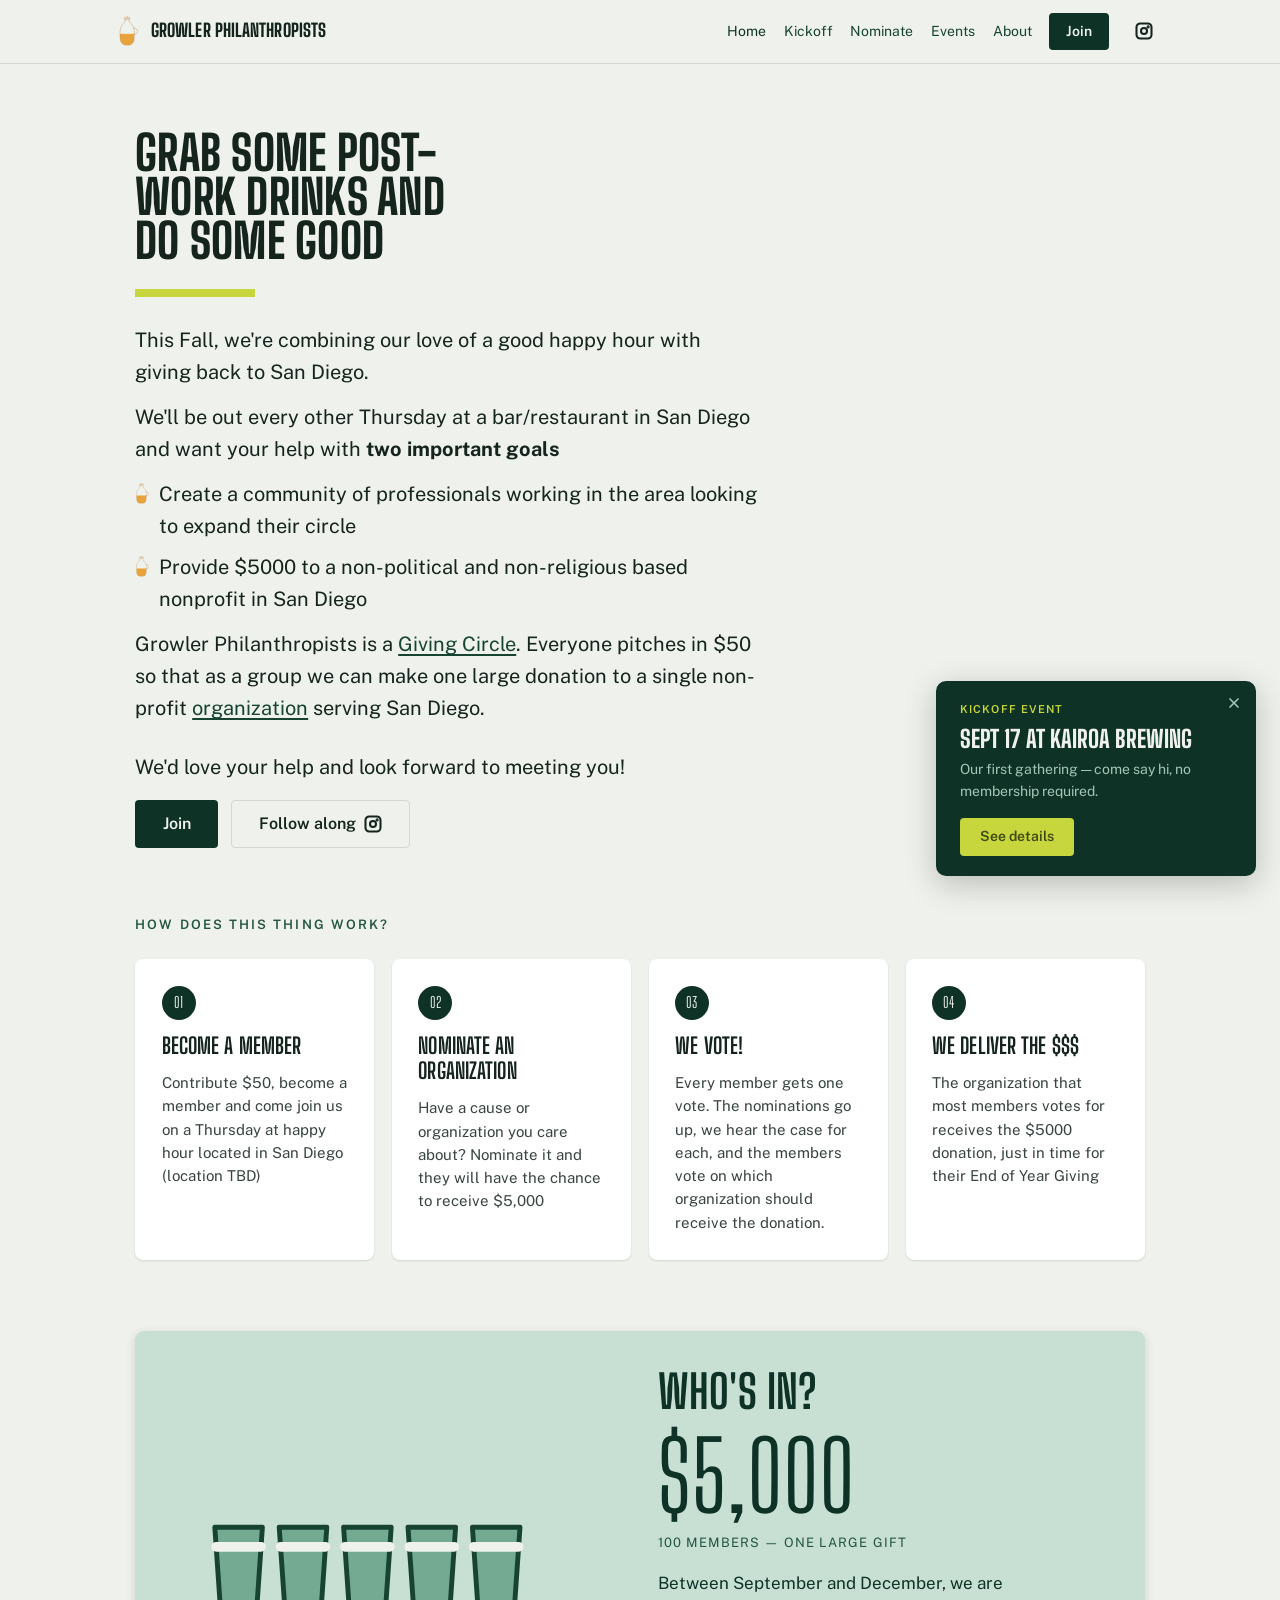
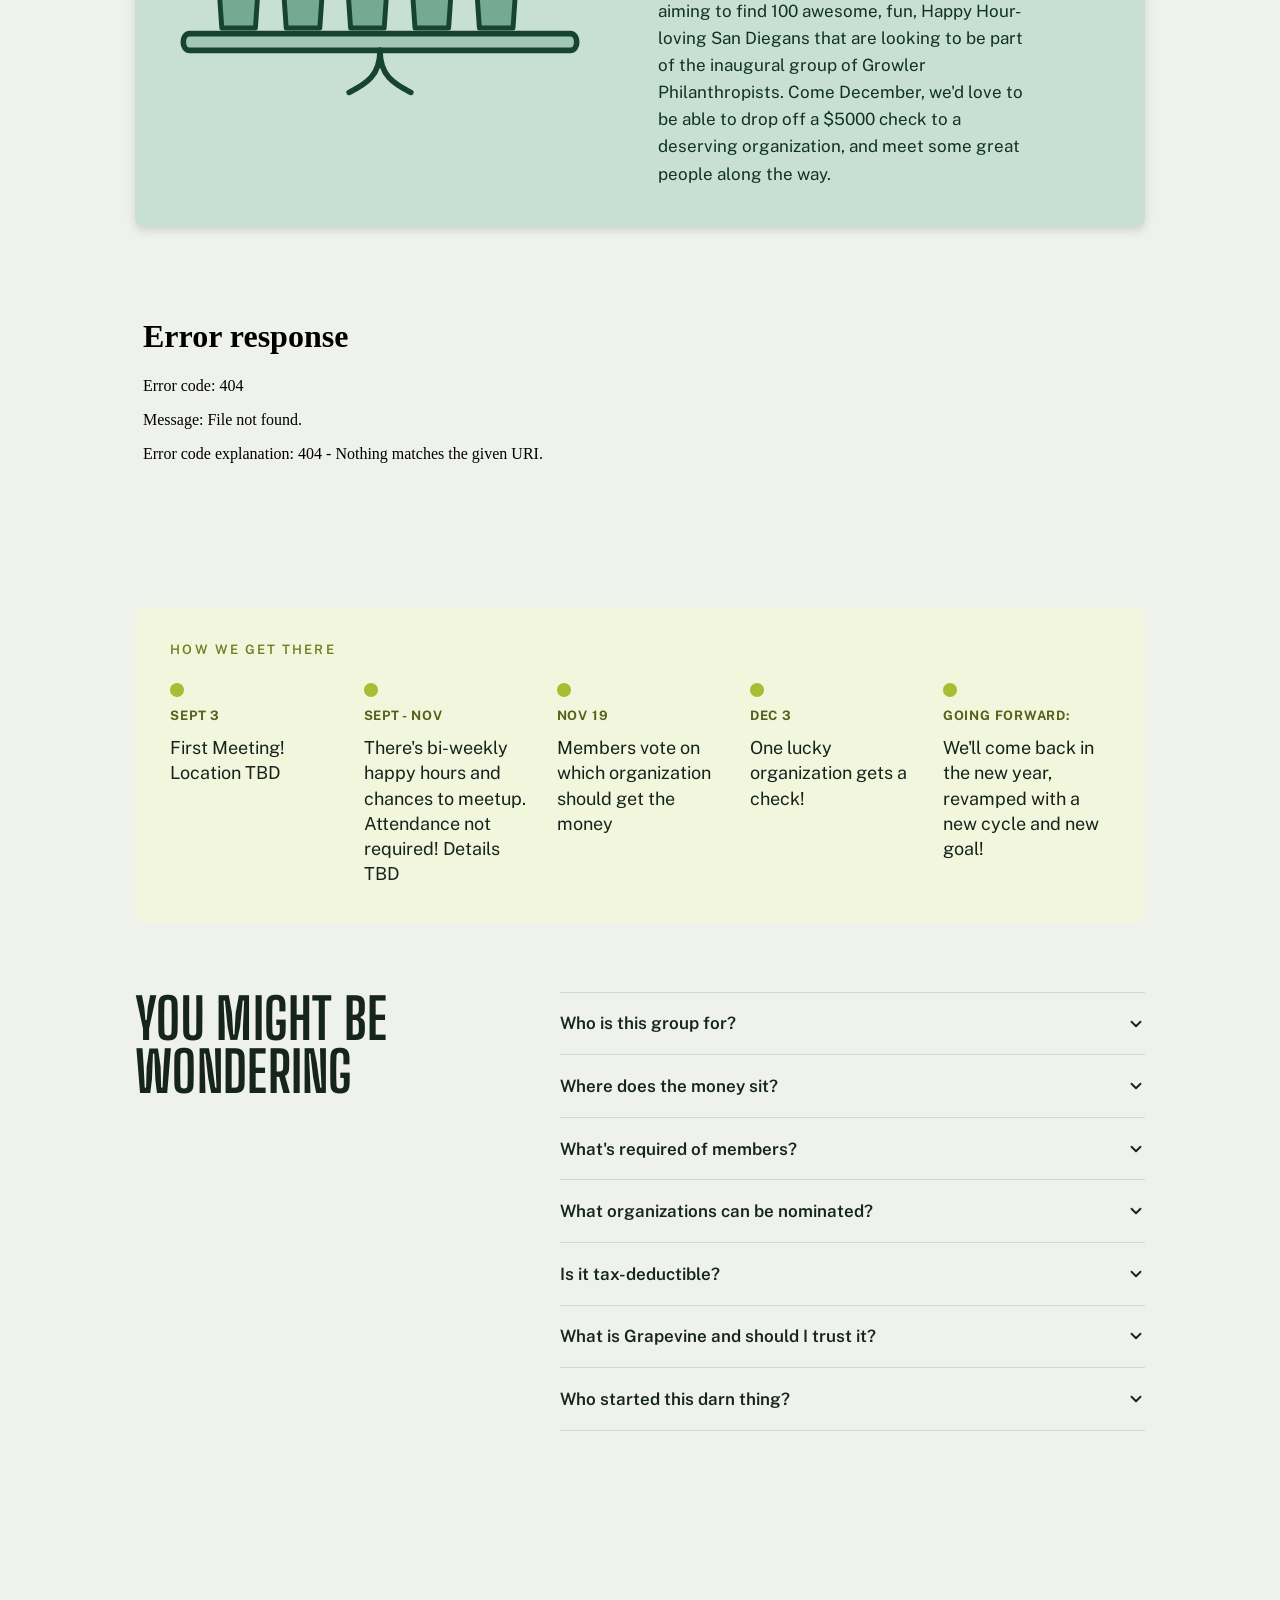
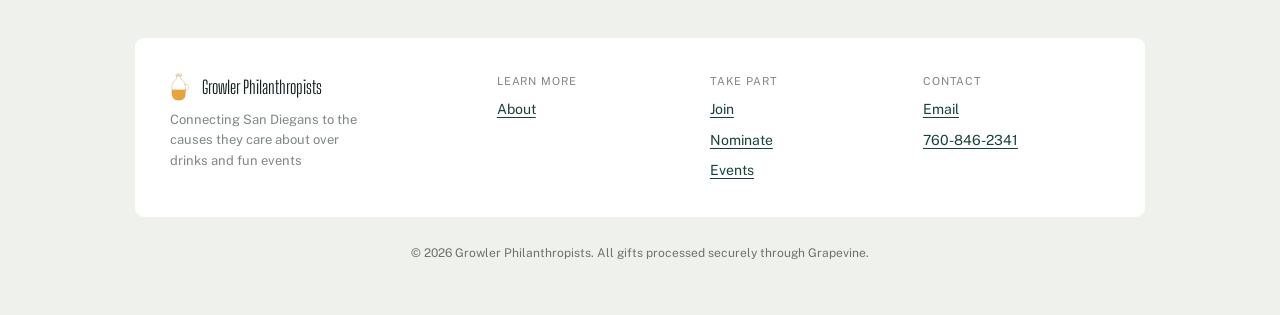
==== commit 0e5ef615: "Add live contributions progress widget at /progress, embed on home page - New /progress page fetches" ====
--- a/index.html
+++ b/index.html
@@ -66,7 +66,10 @@
     .season-cards{display:block !important}
     .season-cards>.season-item:not(.season-active){display:none !important}
     .season-carousel-controls{display:flex;align-items:center;justify-content:space-between;margin-top:var(--space-4)}
-  }
+    .footer-grid{grid-template-columns:1fr !important}
+    .nav .btn-primary{display:none !important}
+  }
+  html{overflow-x:hidden}
   </style>
 </head>
 <body>
@@ -103,6 +106,7 @@
         <a href="/events">Events</a>
         <a href="/contact">About</a>
         <a href="https://www.instagram.com/growlerfund?igsh=MWJvdWZhem1wZXJ2Nw%3D%3D&amp;utm_source=qr" target="_blank" rel="noopener">Instagram</a>
+        <a href="https://www.grapevine.org/giving-circle/ZZWhAL2/San-Diego-Giving-Circle" target="_blank" rel="noopener" class="btn" style="background:var(--color-accent-2);color:#3E4814;font-size:15px;padding:var(--space-3) var(--space-5);text-align:center;display:block">Join — $50 ↗</a>
       </nav>
     </div>
   </header>
@@ -192,6 +196,12 @@
     </div>
   </div>
 
+  <div style="margin-bottom:calc(var(--space-8) * 2)">
+    <iframe src="/progress" title="Giving Circle Progress" width="100%" height="240"
+      frameborder="0" scrolling="no"
+      style="display:block;border:none;border-radius:12px;overflow:hidden"></iframe>
+  </div>
+
   <div id="season" style="scroll-margin-top:var(--space-6);margin-bottom:calc(var(--space-8) * 2);background:var(--color-accent-2-100);border-radius:calc(var(--radius-lg) * 1.15);padding:var(--space-8)">
     <h6 style="color:var(--color-accent-2-700);margin-bottom:var(--space-6)">HOW WE GET THERE</h6>
     <div class="season-cards" style="display:grid;grid-template-columns:repeat(5,1fr);gap:var(--space-6)">
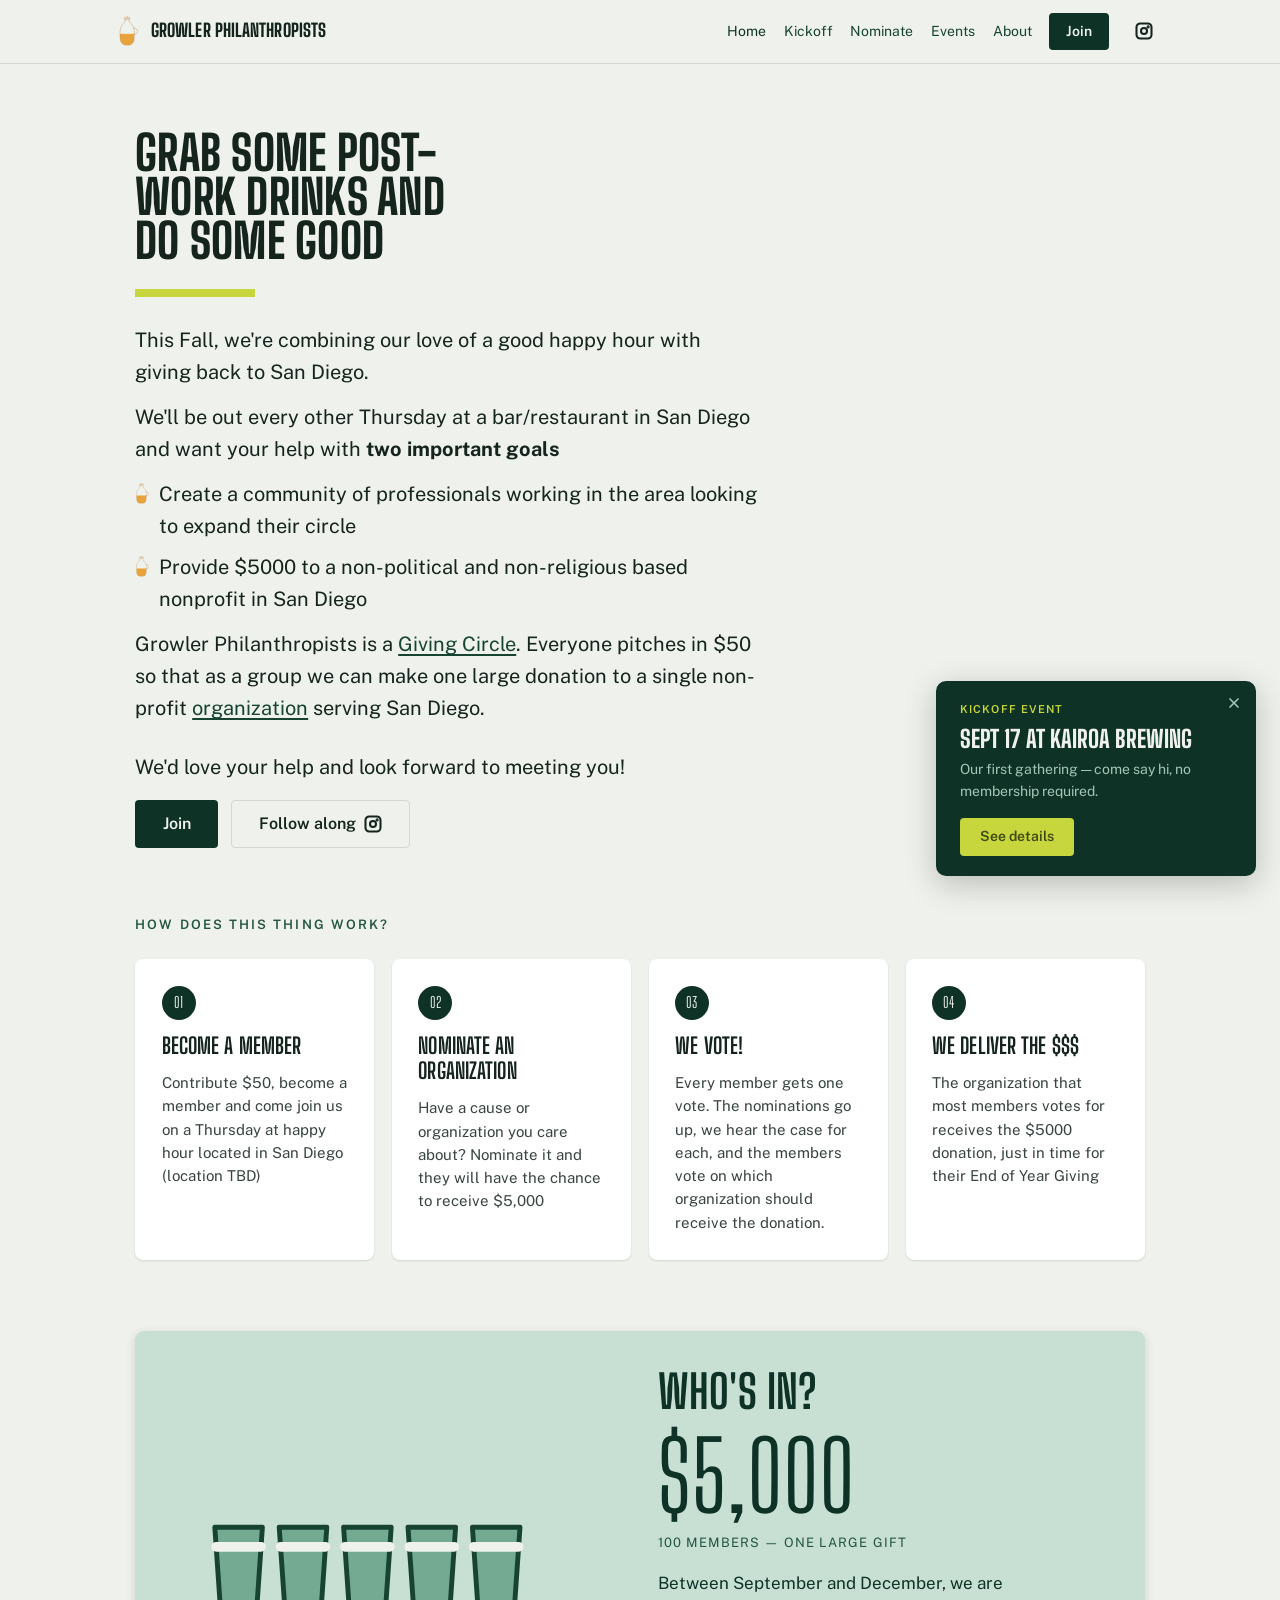
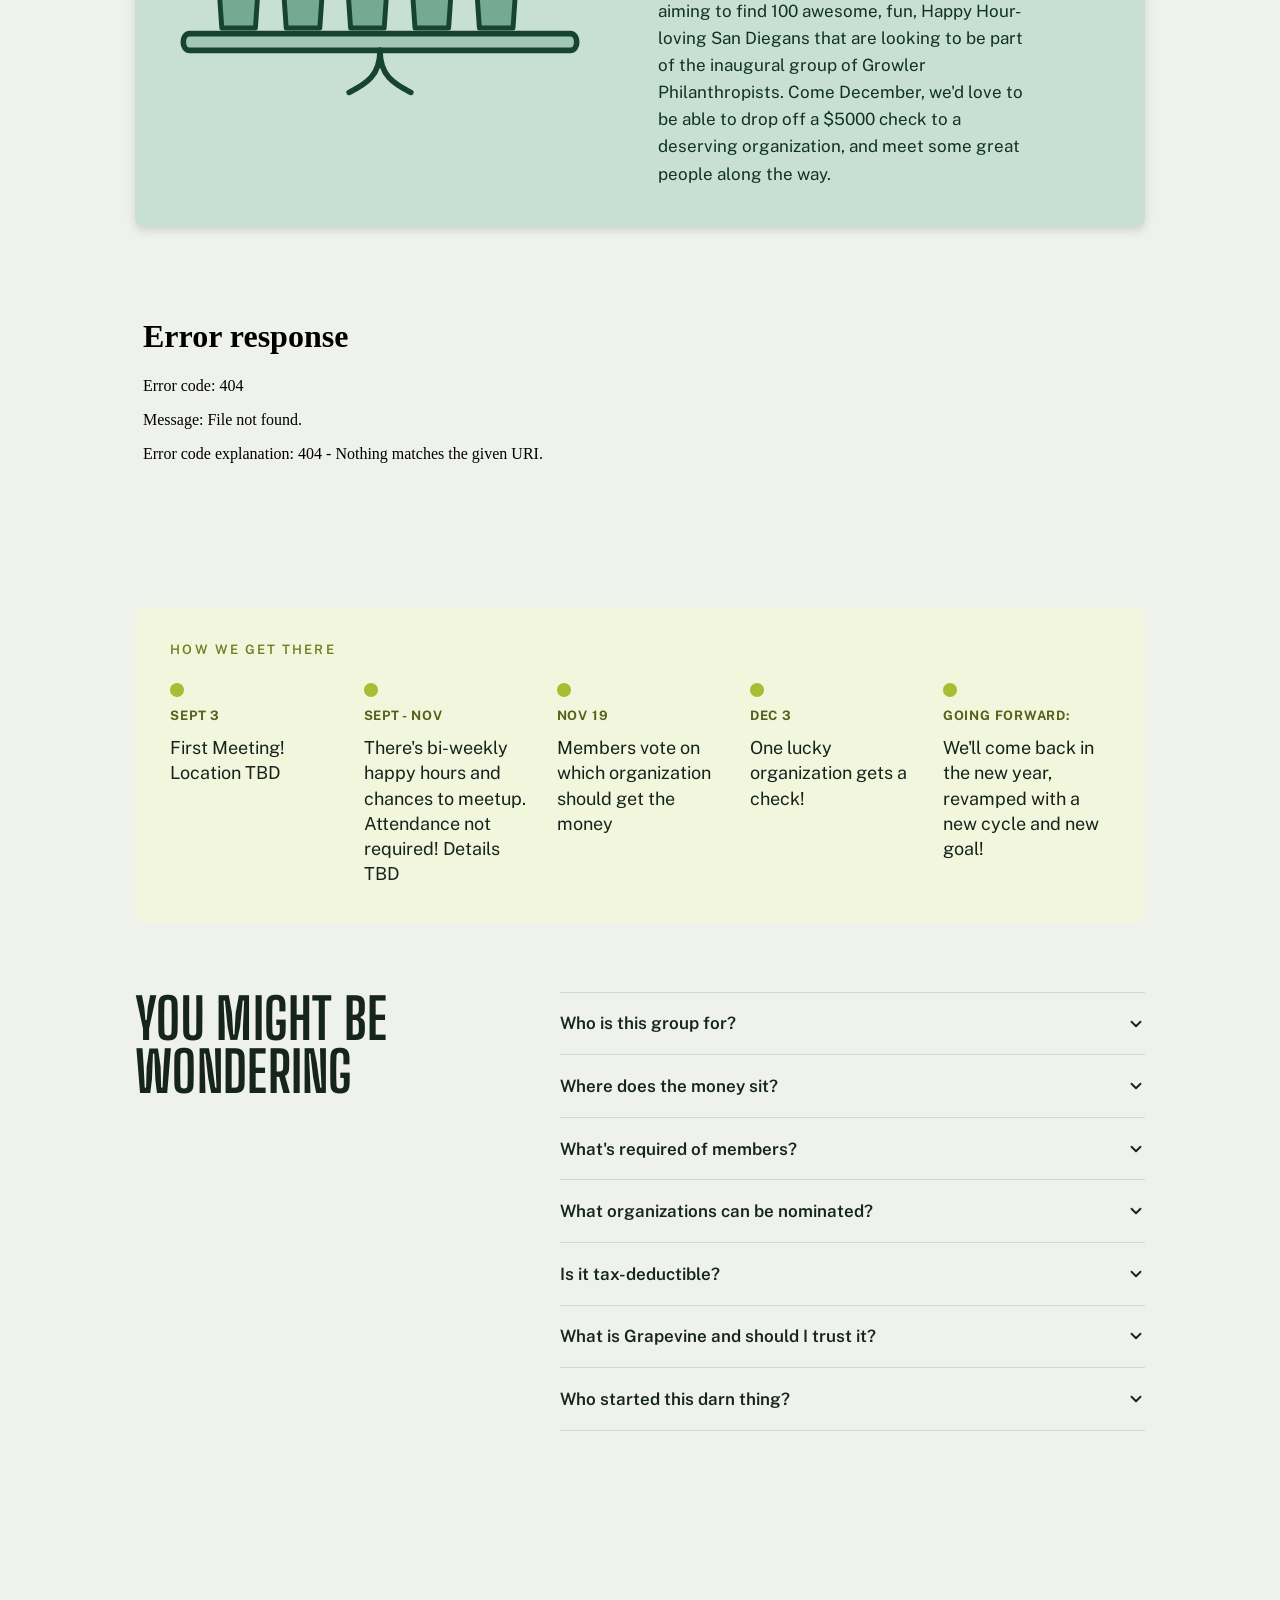
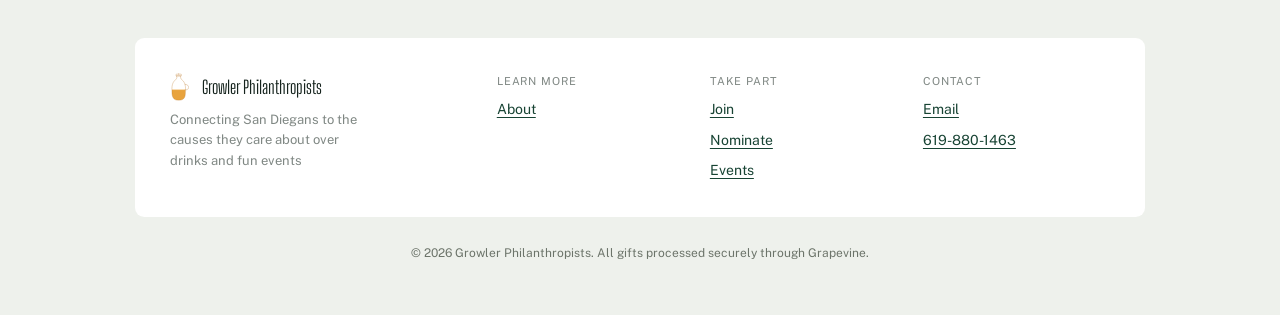
==== commit c3b129ff: "Replace personal phone number with proxy number" ====
--- a/index.html
+++ b/index.html
@@ -247,11 +247,11 @@
     <div class="faq-list">
       <details class="faq-item">
         <summary class="faq-question">Who is this group for?<svg class="faq-chevron" width="18" height="18" viewBox="0 0 24 24" fill="none" stroke="currentColor" stroke-width="2.5" stroke-linecap="round" stroke-linejoin="round" aria-hidden="true"><polyline points="6 9 12 15 18 9"/></svg></summary>
-        <p class="faq-answer">This was made by two professionals in San Diego that just wanted a reason to meet more regularly, meet more people, and do some good! If that sounds like you - then this group is for you</p>
+        <p class="faq-answer">This was made by two native San Diegans that just wanted a reason to meet more regularly, meet more people, and do some good! If that sounds like you - then this group is for you</p>
       </details>
       <details class="faq-item">
         <summary class="faq-question">Where does the money sit?<svg class="faq-chevron" width="18" height="18" viewBox="0 0 24 24" fill="none" stroke="currentColor" stroke-width="2.5" stroke-linecap="round" stroke-linejoin="round" aria-hidden="true"><polyline points="6 9 12 15 18 9"/></svg></summary>
-        <p class="faq-answer">The money is held by grapevine.org, a platform specifically designed for giving circles. They will handle the fund disbrusements and donations</p>
+        <p class="faq-answer">The money is held by grapevine.org, a platform specifically designed for giving circles. They will handle the fund disbursements and donations</p>
       </details>
       <details class="faq-item">
         <summary class="faq-question">What's required of members?<svg class="faq-chevron" width="18" height="18" viewBox="0 0 24 24" fill="none" stroke="currentColor" stroke-width="2.5" stroke-linecap="round" stroke-linejoin="round" aria-hidden="true"><polyline points="6 9 12 15 18 9"/></svg></summary>
@@ -302,7 +302,7 @@
         <div style="display:flex;flex-direction:column;gap:var(--space-2);font-size:14px">
           <span class="text-muted" style="font-size:11px;letter-spacing:0.08em;text-transform:uppercase">Contact</span>
           <a href="mailto:charlie@charliecsmith.com">Email</a>
-          <a href="tel:+17608462341">760-846-2341</a>
+          <a href="tel:+16198801463">619-880-1463</a>
         </div>
       </div>
       <p style="font-size:12px;color:var(--color-neutral-600);text-align:center;margin-top:var(--space-6);margin-bottom:0;">© 2026 Growler Philanthropists. All gifts processed securely through Grapevine.</p>
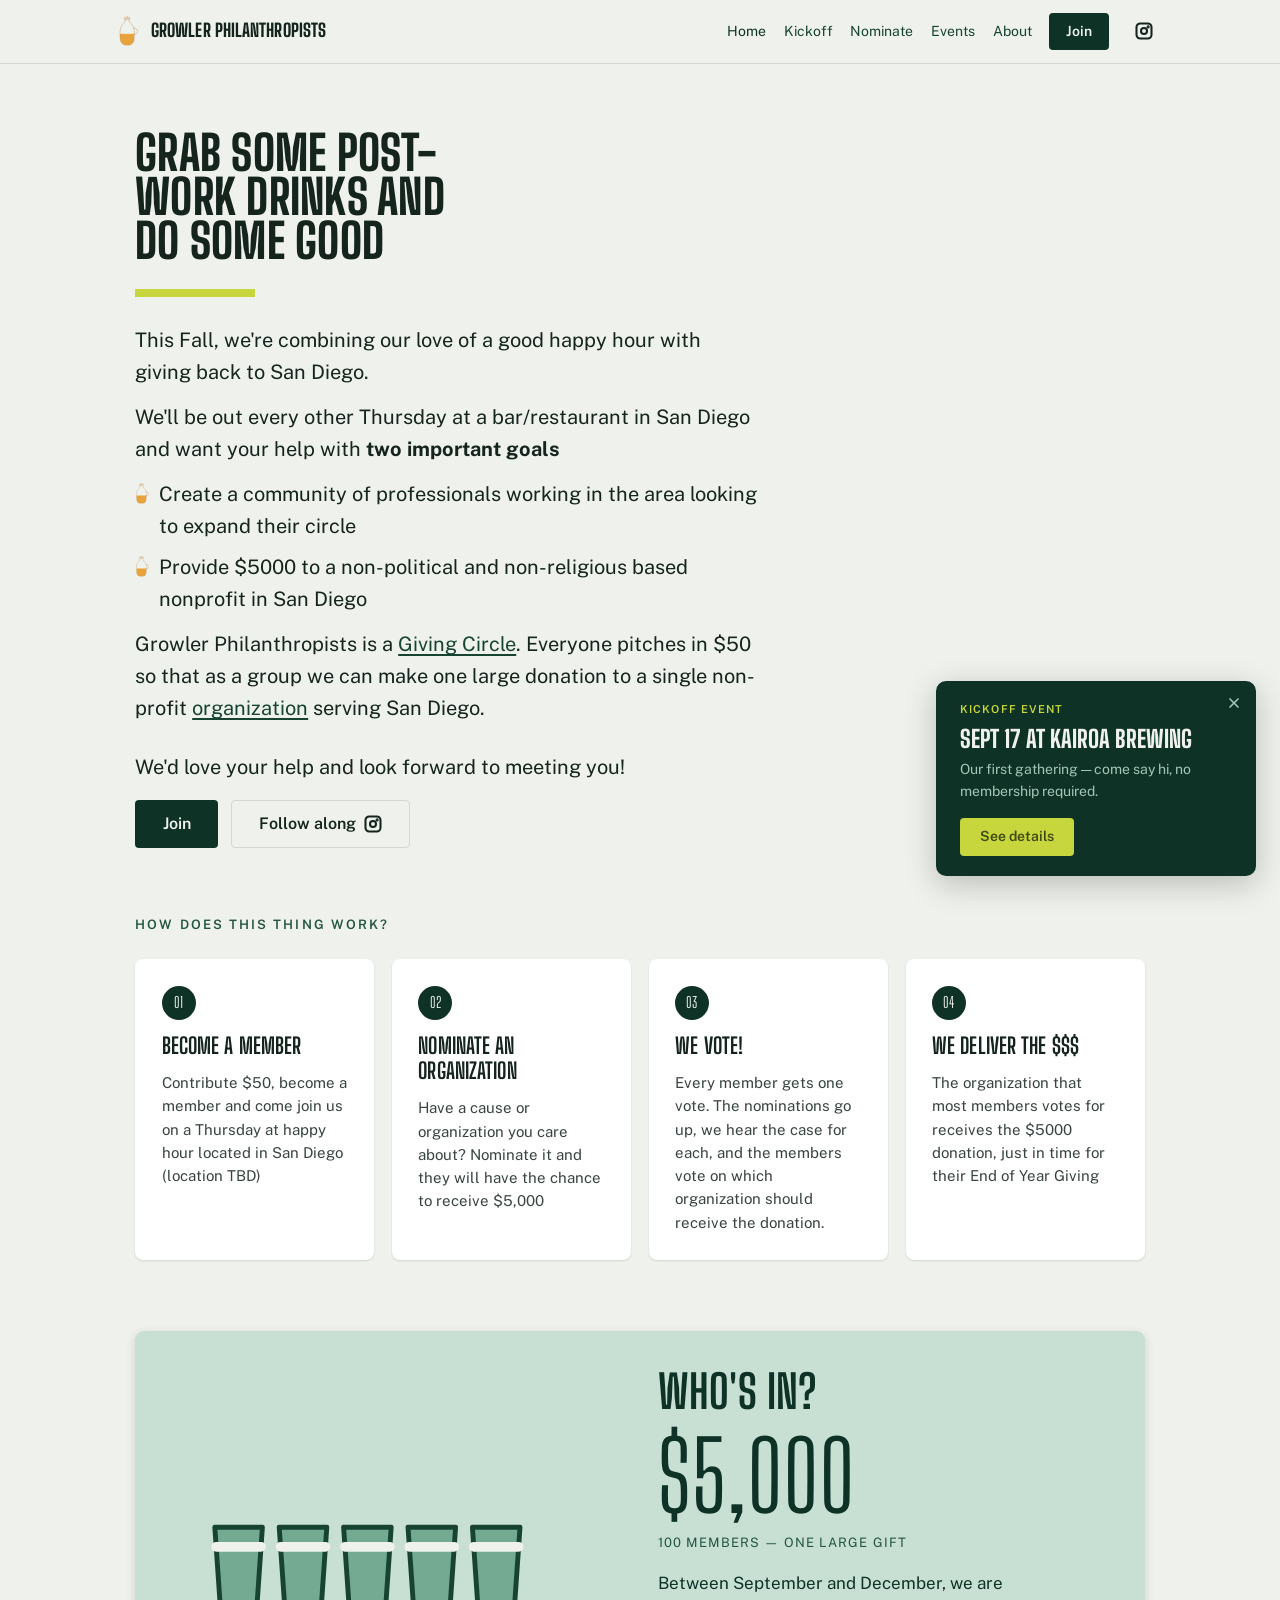
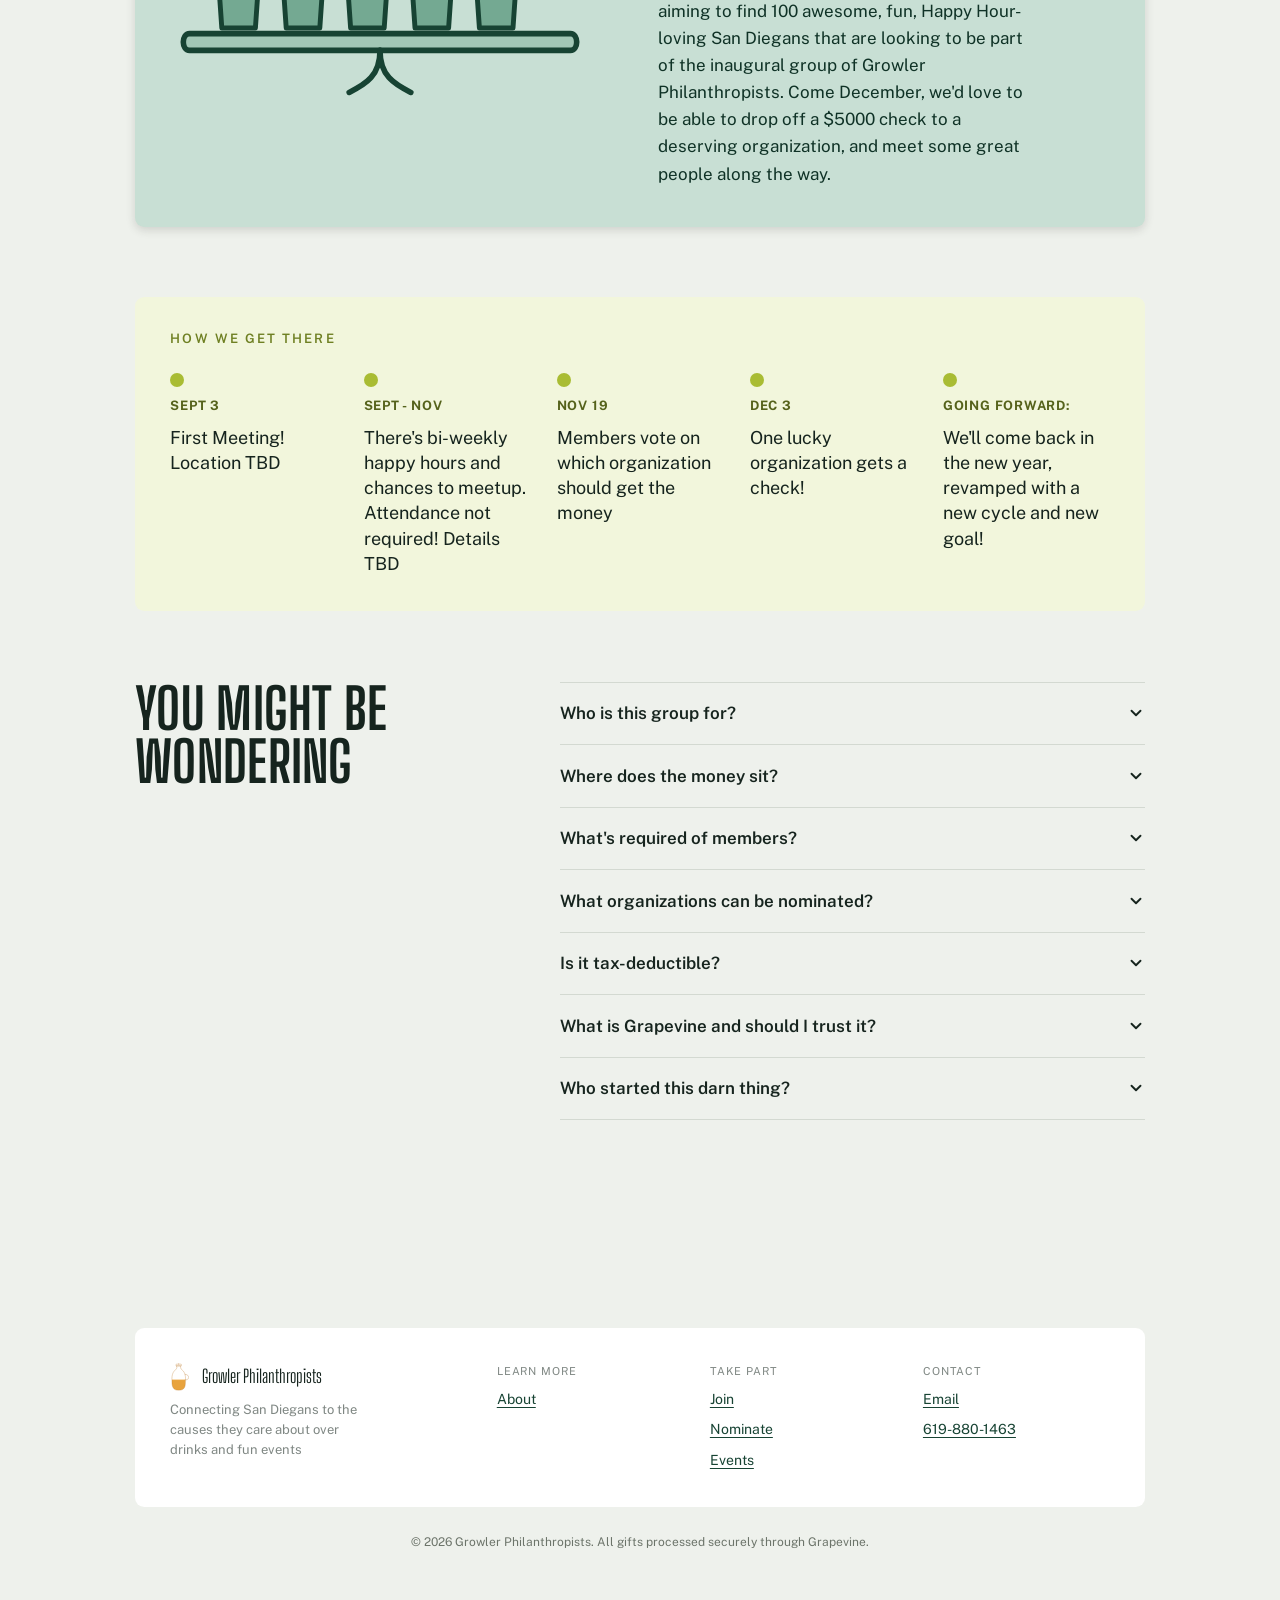
==== commit 8b7a0322: "Remove /progress widget from home page until more members join" ====
--- a/index.html
+++ b/index.html
@@ -196,12 +196,6 @@
     </div>
   </div>
 
-  <div style="margin-bottom:calc(var(--space-8) * 2)">
-    <iframe src="/progress" title="Giving Circle Progress" width="100%" height="240"
-      frameborder="0" scrolling="no"
-      style="display:block;border:none;border-radius:12px;overflow:hidden"></iframe>
-  </div>
-
   <div id="season" style="scroll-margin-top:var(--space-6);margin-bottom:calc(var(--space-8) * 2);background:var(--color-accent-2-100);border-radius:calc(var(--radius-lg) * 1.15);padding:var(--space-8)">
     <h6 style="color:var(--color-accent-2-700);margin-bottom:var(--space-6)">HOW WE GET THERE</h6>
     <div class="season-cards" style="display:grid;grid-template-columns:repeat(5,1fr);gap:var(--space-6)">
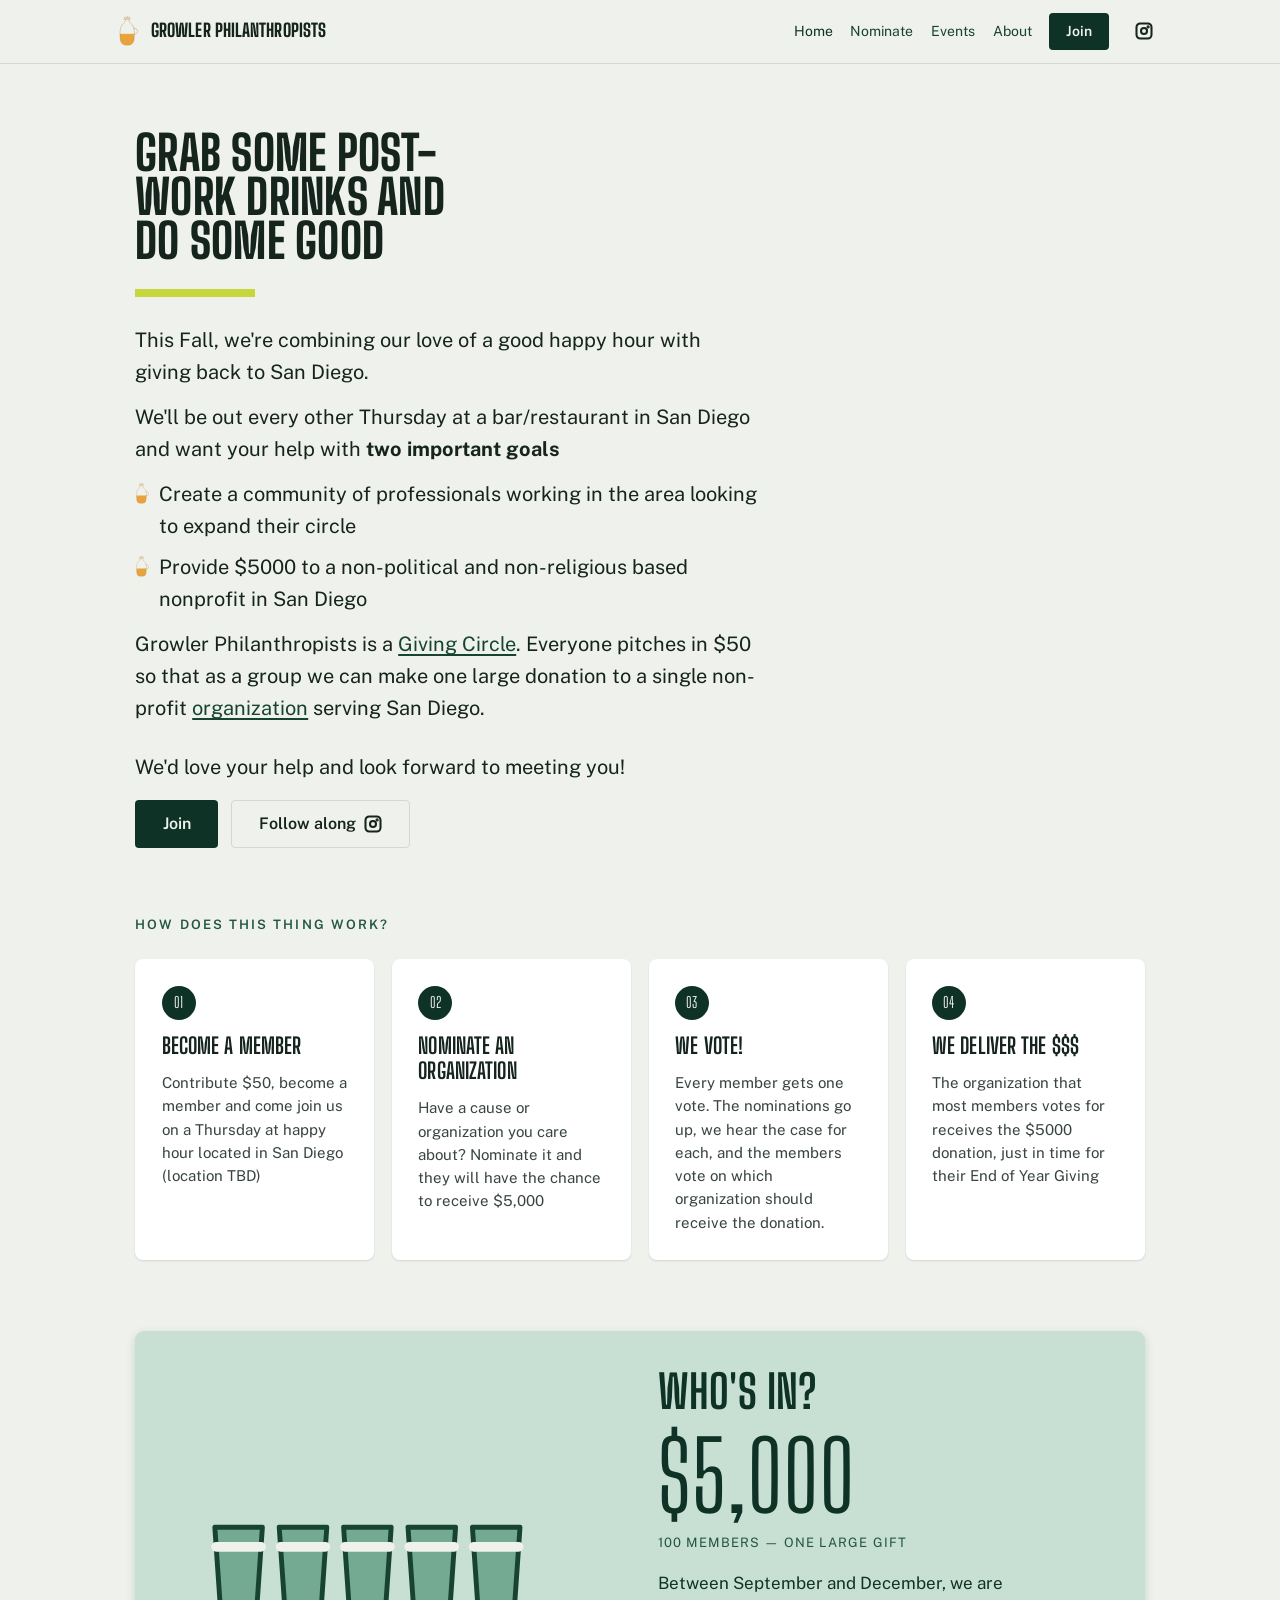
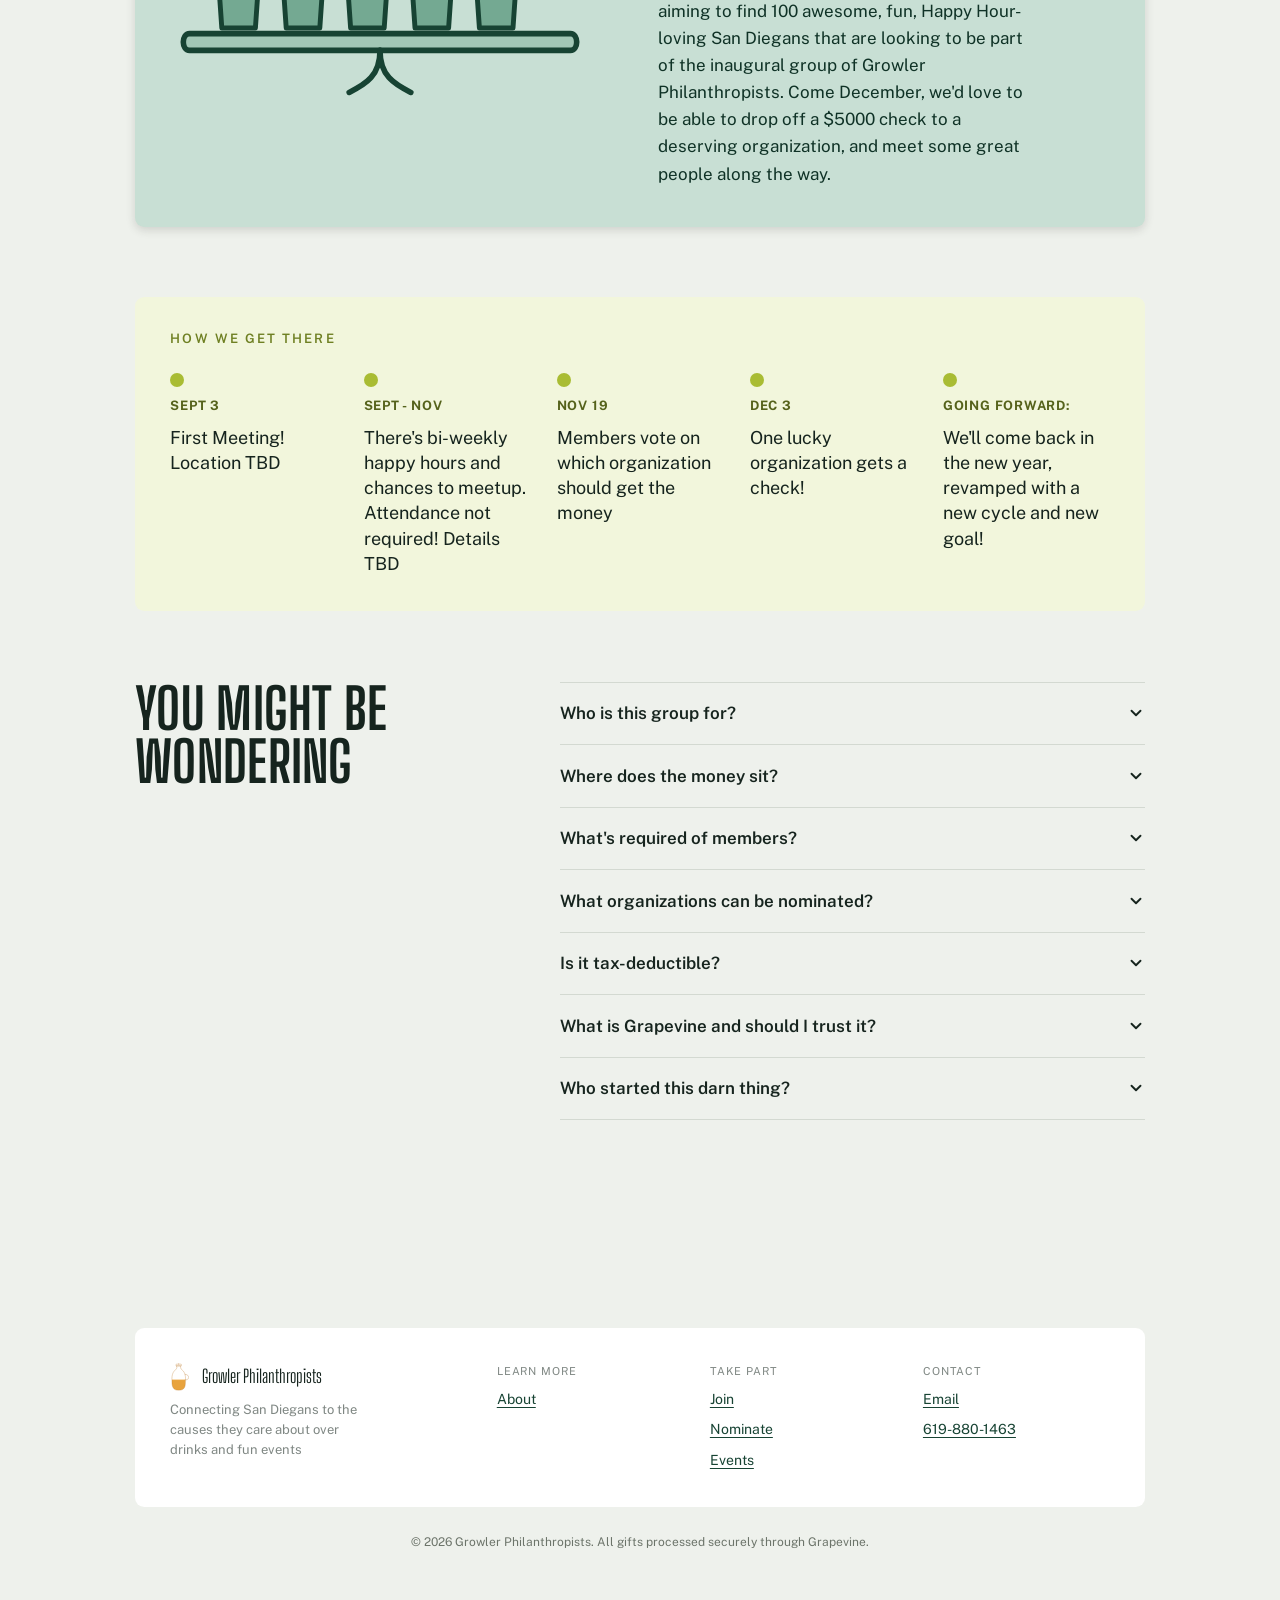
==== commit 33667d7d: "Hide kickoff page references site-wide Kickoff is on hold, so remove the "Kickoff" nav link from eve" ====
--- a/index.html
+++ b/index.html
@@ -88,7 +88,6 @@
           </a>
         </div>
         <a href="/" aria-current="page">Home</a>
-        <a href="/kickoff">Kickoff</a>
         <a href="/vote">Nominate</a>
         <a href="/events">Events</a>
         <a href="/contact">About</a>
@@ -336,47 +335,5 @@
 })();
 </script>
 
-<!-- Kickoff popup -->
-<div id="kickoff-popup" role="dialog" aria-label="Kickoff event" style="position:fixed;bottom:24px;right:24px;z-index:200;background:#0F3226;color:#EEF1EC;border-radius:10px;padding:20px 24px;max-width:320px;width:calc(100vw - 48px);box-shadow:0 8px 32px rgba(0,0,0,0.22);visibility:hidden;transform:translateY(20px);opacity:0;transition:transform 0.35s ease,opacity 0.35s ease,visibility 0.35s;">
-  <button id="kickoff-popup-close" aria-label="Dismiss" style="position:absolute;top:10px;right:10px;background:none;border:none;cursor:pointer;color:#A2C7B6;padding:4px;line-height:1;">
-    <svg width="16" height="16" viewBox="0 0 24 24" fill="none" stroke="currentColor" stroke-width="2.5" stroke-linecap="round" aria-hidden="true"><line x1="18" y1="6" x2="6" y2="18"/><line x1="6" y1="6" x2="18" y2="18"/></svg>
-  </button>
-  <div style="font-size:11px;letter-spacing:0.1em;text-transform:uppercase;color:#C6D63C;font-weight:600;margin-bottom:8px;">Kickoff Event</div>
-  <div style="font-family:'Big Shoulders Display',sans-serif;font-size:24px;font-weight:800;text-transform:uppercase;line-height:1.05;margin-bottom:8px;">Sept 17 at Kairoa Brewing</div>
-  <p style="font-size:14px;line-height:1.55;margin:0 0 16px;color:#A2C7B6;">Our first gathering — come say hi, no membership required.</p>
-  <a href="/kickoff" style="display:inline-block;background:#C6D63C;color:#3E4814;font-weight:600;font-size:14px;padding:8px 20px;border-radius:4px;text-decoration:none;">See details</a>
-</div>
-
-<script>
-(function(){
-  var popup = document.getElementById('kickoff-popup');
-  var cta = document.getElementById('hero-cta');
-  var close = document.getElementById('kickoff-popup-close');
-  var shown = false;
-  var dismissed = false;
-
-  function show() {
-    if (shown || dismissed) return;
-    shown = true;
-    popup.style.visibility = 'visible';
-    popup.style.opacity = '1';
-    popup.style.transform = 'translateY(0)';
-  }
-
-  function hide() {
-    dismissed = true;
-    popup.style.opacity = '0';
-    popup.style.transform = 'translateY(20px)';
-    popup.style.visibility = 'hidden';
-  }
-
-  close.addEventListener('click', hide);
-
-  window.addEventListener('scroll', function() {
-    var rect = cta.getBoundingClientRect();
-    if (rect.bottom < 0) show();
-  }, { passive: true });
-})();
-</script>
 </body>
 </html>
